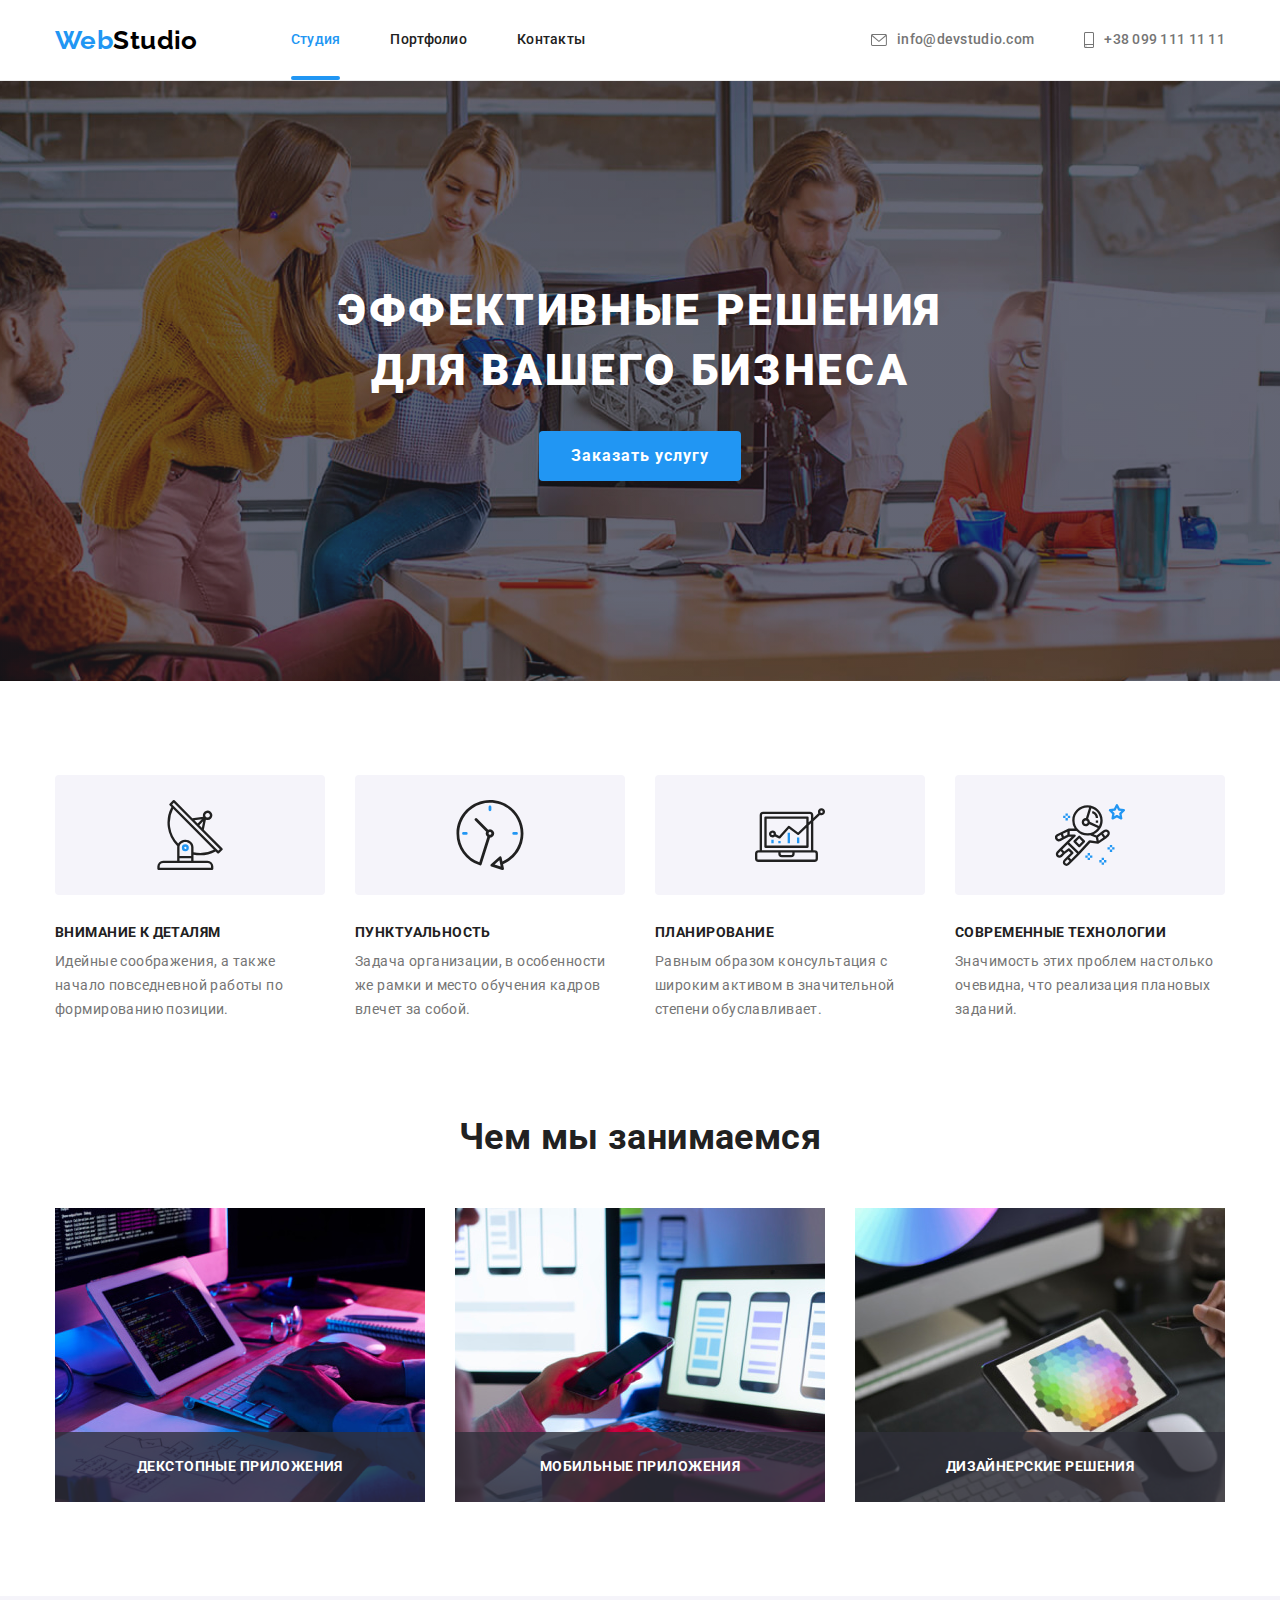
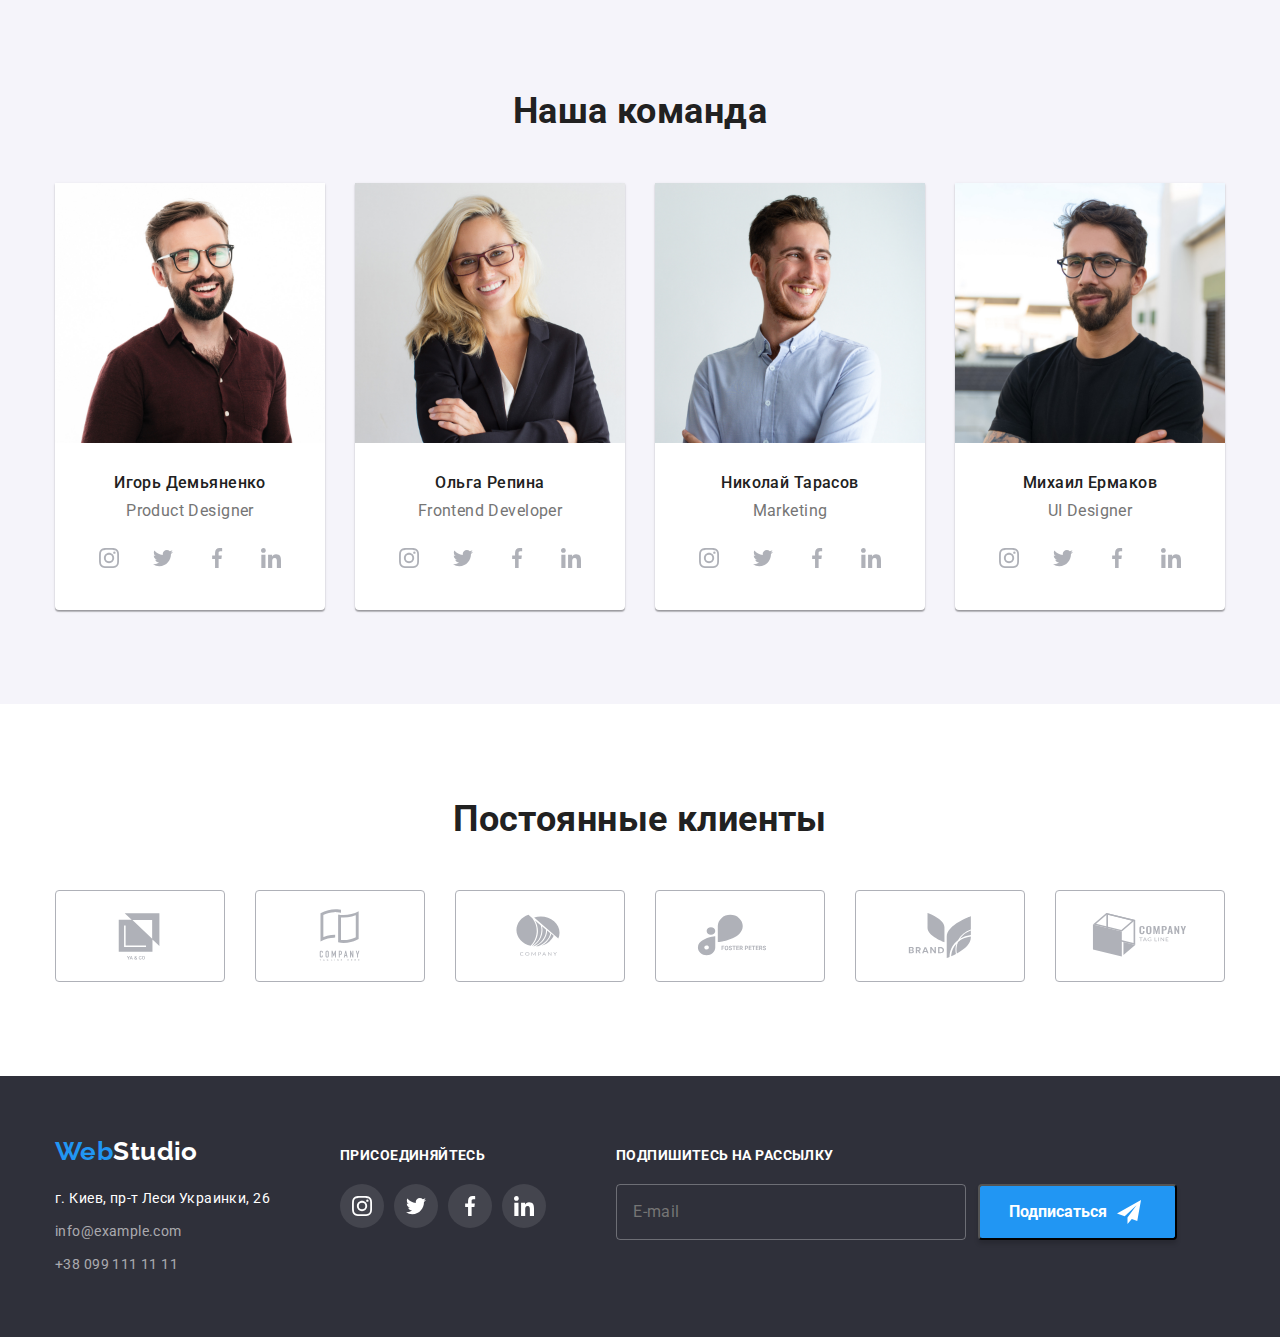
==== index.html @ b3f1d126 "Додав файли до 7 завдання" ====
<!DOCTYPE html>
<html lang="ru">
  <head>
    <meta charset="UTF-8" />
    <meta http-equiv="X-UA-Compatible" content="IE=edge" />
    <meta name="viewport" content="width=device-width, initial-scale=1.0" />
    <title>Главная</title>
    <link
      href="https://fonts.googleapis.com/css2?family=Raleway:wght@700&family=Roboto:wght@400;500;700;900&display=swap"
      rel="stylesheet"
    />
    <link
      rel="stylesheet"
      href="https://cdnjs.cloudflare.com/ajax/libs/modern-normalize/1.1.0/modern-normalize.min.css"
    />
    <link rel="stylesheet" href="./css/styles.css" />
  </head>
  <body>
    <!--Верхняя линия-->
    <header class="header">
      <div class="container">
        <nav class="nav">
          <a href="./index.html" class="logo"
            >Web<span class="logo-studio">Studio</span></a
          >
          <ul class="site-nav">
            <li class="nav-item">
              <a href="./index.html" class="link current">Студия</a>
            </li>
            <li class="nav-item">
              <a href="./portfolio.html" class="link">Портфолио</a>
            </li>
            <li class="nav-item"><a href="" class="link">Контакты</a></li>
          </ul>
        </nav>
        <ul class="adress-nav">
          <li class="adress-nav-list">
            <a href="mailto:info@devstudio.com" class="link"
              ><svg class="nav-icons" width="16" height="12">
                <use href="./images/icons.svg#envelope"></use></svg
              >info@devstudio.com</a
            >
          </li>
          <li class="adress-nav-list">
            <a href="tel:+380991111111" class="link"
              ><svg class="nav-icons" width="10" height="16">
                <use href="./images/icons.svg#smartphone"></use></svg
              >+38 099 111 11 11</a
            >
          </li>
        </ul>
      </div>
    </header>
    <!--Hero-->
    <main class="main">
      <section class="hero">
        <div class="container">
          <h1 class="hero-title">
            ЭФФЕКТИВНЫЕ РЕШЕНИЯ <br />
            ДЛЯ ВАШЕГО БИЗНЕСА
          </h1>
          <button class="hero-button" type="button" data-modal-open>
            Заказать услугу
          </button>
        </div>
      </section>
      <!--Особенности-->
      <section class="section">
        <div class="container">
          <h2 class="visually-hidden">Особенности</h2>
          <ul class="futuries">
            <li class="item">
              <div class="futuries-icon">
                <svg class="fut-icon" width="70" height="70">
                  <use href="./images/icons.svg#antenna-1"></use>
                </svg>
              </div>
              <h3 class="futuries-title">ВНИМАНИЕ К ДЕТАЛЯМ</h3>
              <p class="futuries-title-p">
                Идейные соображения, а также начало повседневной работы по
                формированию позиции.
              </p>
            </li>
            <li class="item">
              <div class="futuries-icon">
                <svg class="fut-icon" width="70" height="70">
                  <use href="./images/icons.svg#clock-1"></use>
                </svg>
              </div>
              <h3 class="futuries-title">ПУНКТУАЛЬНОСТЬ</h3>
              <p class="futuries-title-p">
                Задача организации, в особенности же рамки и место обучения
                кадров влечет за собой.
              </p>
            </li>
            <li class="item">
              <div class="futuries-icon">
                <svg class="fut-icon" width="70" height="70">
                  <use href="./images/icons.svg#diagram-1"></use>
                </svg>
              </div>
              <h3 class="futuries-title">ПЛАНИРОВАНИЕ</h3>
              <p class="futuries-title-p">
                Равным образом консультация с широким активом в значительной
                степени обуславливает.
              </p>
            </li>
            <li class="item">
              <div class="futuries-icon">
                <svg class="fut-icon" width="70" height="70">
                  <use href="./images/icons.svg#astronaut-1"></use>
                </svg>
              </div>
              <h3 class="futuries-title">СОВРЕМЕННЫЕ ТЕХНОЛОГИИ</h3>
              <p class="futuries-title-p">
                Значимость этих проблем настолько очевидна, что реализация
                плановых заданий.
              </p>
            </li>
          </ul>
        </div>
      </section>
      <!--Чем мы занимаемся-->
      <section class="section study">
        <div class="container">
          <h2 class="section-title">Чем мы занимаемся</h2>
          <ul class="study">
            <li class="study-item">
              <div class="thumb">
                <img
                  src="./images/box1.jpg"
                  height="294"
                  width="370"
                  alt="box1"
                />
                <h3 class="study-title">ДЕКСТОПНЫЕ ПРИЛОЖЕНИЯ</h3>
              </div>
            </li>
            <li class="study-item">
              <div class="thumb">
                <img
                  src="./images/box2.jpg"
                  height="294"
                  width="370"
                  alt="box2"
                />
                <h3 class="study-title">МОБИЛЬНЫЕ ПРИЛОЖЕНИЯ</h3>
              </div>
            </li>
            <li class="study-item">
              <div class="thumb">
                <img
                  src="./images/box3.jpg"
                  height="294"
                  width="370"
                  alt="box3"
                />
                <h3 class="study-title">ДИЗАЙНЕРСКИЕ РЕШЕНИЯ</h3>
              </div>
            </li>
          </ul>
        </div>
      </section>
      <!--Наша команда-->
      <section class="section team">
        <div class="container">
          <h2 class="section-title">Наша команда</h2>
          <ul class="team">
            <li class="team-list">
              <img
                src="./images/teamcard1.jpg"
                height="260"
                width="270"
                alt="teamcard1"
              />
              <div class="team-disc">
                <h3 class="team-title">Игорь Демьяненко</h3>
                <p lang="en" class="team-descrip">Product Designer</p>
                <ul class="team-icons">
                  <li class="btn-icon">
                    <a href="" class="button-social"
                      ><svg class="soc-icons" width="20" height="20">
                        <use href="./images/icons.svg#instagram"></use></svg
                    ></a>
                  </li>
                  <li class="btn-icon">
                    <a href="" class="button-social"
                      ><svg class="soc-icons" width="20" height="20">
                        <use href="./images/icons.svg#twitter"></use></svg
                    ></a>
                  </li>
                  <li class="btn-icon">
                    <a href="" class="button-social"
                      ><svg class="soc-icons" width="20" height="20">
                        <use href="./images/icons.svg#facebook"></use></svg
                    ></a>
                  </li>
                  <li class="btn-icon">
                    <a href="" class="button-social"
                      ><svg class="soc-icons" width="20" height="20">
                        <use href="./images/icons.svg#linkedin"></use></svg
                    ></a>
                  </li>
                </ul>
              </div>
            </li>
            <li class="team-list">
              <img
                src="./images/teamcard2.jpg"
                height="260"
                width="270"
                alt="teamcard2"
              />
              <div class="team-disc">
                <h3 class="team-title">Ольга Репина</h3>
                <p lang="en" class="team-descrip">Frontend Developer</p>
                <ul class="team-icons">
                  <li class="btn-icon">
                    <a href="" class="button-social"
                      ><svg class="soc-icons" width="20" height="20">
                        <use href="./images/icons.svg#instagram"></use></svg
                    ></a>
                  </li>
                  <li class="btn-icon">
                    <a href="" class="button-social"
                      ><svg class="soc-icons" width="20" height="20">
                        <use href="./images/icons.svg#twitter"></use></svg
                    ></a>
                  </li>
                  <li class="btn-icon">
                    <a href="" class="button-social"
                      ><svg class="soc-icons" width="20" height="20">
                        <use href="./images/icons.svg#facebook"></use></svg
                    ></a>
                  </li>
                  <li class="btn-icon">
                    <a href="" class="button-social"
                      ><svg class="soc-icons" width="20" height="20">
                        <use href="./images/icons.svg#linkedin"></use></svg
                    ></a>
                  </li>
                </ul>
              </div>
            </li>
            <li class="team-list">
              <img
                src="./images/teamcard3.jpg"
                height="260"
                width="270"
                alt="teamcard3"
              />
              <div class="team-disc">
                <h3 class="team-title">Николай Тарасов</h3>
                <p lang="en" class="team-descrip">Marketing</p>
                <ul class="team-icons">
                  <li class="btn-icon">
                    <a href="" class="button-social"
                      ><svg class="soc-icons" width="20" height="20">
                        <use href="./images/icons.svg#instagram"></use></svg
                    ></a>
                  </li>
                  <li class="btn-icon">
                    <a href="" class="button-social"
                      ><svg class="soc-icons" width="20" height="20">
                        <use href="./images/icons.svg#twitter"></use></svg
                    ></a>
                  </li>
                  <li class="btn-icon">
                    <a href="" class="button-social"
                      ><svg class="soc-icons" width="20" height="20">
                        <use href="./images/icons.svg#facebook"></use></svg
                    ></a>
                  </li>
                  <li class="btn-icon">
                    <a href="" class="button-social"
                      ><svg class="soc-icons" width="20" height="20">
                        <use href="./images/icons.svg#linkedin"></use></svg
                    ></a>
                  </li>
                </ul>
              </div>
            </li>
            <li class="team-list">
              <img
                src="./images/teamcard4.jpg"
                height="260"
                width="270"
                alt="teamcard4"
              />
              <div class="team-disc">
                <h3 class="team-title">Михаил Ермаков</h3>
                <p lang="en" class="team-descrip">UI Designer</p>
                <ul class="team-icons">
                  <li class="btn-icon">
                    <a href="" class="button-social"
                      ><svg class="soc-icons" width="20" height="20">
                        <use href="./images/icons.svg#instagram"></use></svg
                    ></a>
                  </li>
                  <li class="btn-icon">
                    <a href="" class="button-social"
                      ><svg class="soc-icons" width="20" height="20">
                        <use href="./images/icons.svg#twitter"></use></svg
                    ></a>
                  </li>
                  <li class="btn-icon">
                    <a href="" class="button-social"
                      ><svg class="soc-icons" width="20" height="20">
                        <use href="./images/icons.svg#facebook"></use></svg
                    ></a>
                  </li>
                  <li class="btn-icon">
                    <a href="" class="button-social"
                      ><svg class="soc-icons" width="20" height="20">
                        <use href="./images/icons.svg#linkedin"></use></svg
                    ></a>
                  </li>
                </ul>
              </div>
            </li>
          </ul>
        </div>
      </section>
      <section class="section">
        <div class="container">
          <h2 class="section-title">Постоянные клиенты</h2>
          <ul class="clients">
            <li class="clients-list">
              <a href="" class="clients-item"
                ><svg class="soc-icons" width="106" height="60">
                  <use href="./images/icons.svg#logo-1"></use></svg
              ></a>
            </li>
            <li class="clients-list">
              <a href="" class="clients-item"
                ><svg class="soc-icons" width="106" height="60">
                  <use href="./images/icons.svg#logo-2"></use></svg
              ></a>
            </li>
            <li class="clients-list">
              <a href="" class="clients-item"
                ><svg class="soc-icons" width="106" height="60">
                  <use href="./images/icons.svg#logo-3"></use></svg
              ></a>
            </li>
            <li class="clients-list">
              <a href="" class="clients-item"
                ><svg class="soc-icons" width="106" height="60">
                  <use href="./images/icons.svg#logo-4"></use></svg
              ></a>
            </li>
            <li class="clients-list">
              <a href="" class="clients-item"
                ><svg class="soc-icons" width="106" height="60">
                  <use href="./images/icons.svg#logo-5"></use></svg
              ></a>
            </li>
            <li class="clients-list">
              <a href="" class="clients-item"
                ><svg class="soc-icons" width="106" height="60">
                  <use href="./images/icons.svg#logo-6"></use></svg
              ></a>
            </li>
          </ul>
        </div>
      </section>
    </main>
    <!--Footer-->
    <footer class="footer">
      <div class="container">
        <div class="foot-adress">
          <a href="./index.html" class="logo"
            >Web<span class="logo-studio">Studio</span></a
          >
          <address class="footer-adress">
            г. Киев, пр-т Леси Украинки, 26
            <ul class="footer-info">
              <li class="footer-adress-item">
                <a href="mailto:info@example.com" class="link"
                  >info@example.com</a
                >
              </li>
              <li class="footer-adress-item">
                <a href="tel:+380991111111" class="link">+38 099 111 11 11</a>
              </li>
            </ul>
          </address>
        </div>
        <div class="foot-list">
          <h3 class="footer-title">ПРИСОЕДИНЯЙТЕСЬ</h3>
          <ul class="foot-icons">
            <li class="ftr-icon">
              <a href="" class="footer-social"
                ><svg class="soc-icons" width="20" height="20">
                  <use href="./images/icons.svg#instagram"></use></svg
              ></a>
            </li>
            <li class="ftr-icon">
              <a href="" class="footer-social"
                ><svg class="soc-icons" width="20" height="20">
                  <use href="./images/icons.svg#twitter"></use></svg
              ></a>
            </li>
            <li class="ftr-icon">
              <a href="" class="footer-social"
                ><svg class="soc-icons" width="20" height="20">
                  <use href="./images/icons.svg#facebook"></use></svg
              ></a>
            </li>
            <li class="ftr-icon">
              <a href="" class="footer-social"
                ><svg class="soc-icons" width="20" height="20">
                  <use href="./images/icons.svg#linkedin"></use></svg
              ></a>
            </li>
          </ul>
        </div>
        <form class="form">
          <div class="foot-list">
            <h3 class="footer-title">ПОДПИШИТЕСЬ НА РАССЫЛКУ</h3>
            <div class="mail-podpis">
              <input
                type="email"
                name="email"
                class="input-podpis"
                placeholder="E-mail"
              />
              <button type="submit" class="podpis">
                Подписаться<svg class="email-icons" width="24" height="24">
                  <use href="./images/icons.svg#email"></use>
                </svg>
              </button>
            </div>
          </div>
        </form>
      </div>
    </footer>
    <div class="backdrop is-hidden" data-modal>
      <div class="modal">
        <button class="close" data-modal-close>
          <svg class="modal-svg" width="30" height="30">
            <use href="./images/icons.svg#close"></use>
          </svg>
        </button>
        <form class="form">
          <h3 class="form-title">Оставьте свои данные, мы вам перезвоним</h3>
          <div class="form-field">
            <label class="form-label"
              >Имя <input type="text" name="name" class="form-input" /><svg
                class="form-icons"
                width="18"
                height="18"
              >
                <use href="./images/icons.svg#person-p"></use>
              </svg>
            </label>
          </div>
          <div class="form-field">
            <label class="form-label"
              >Телефон <input type="tel" name="phone" class="form-input" /><svg
                class="form-icons"
                width="18"
                height="18"
              >
                <use href="./images/icons.svg#phone-p"></use>
              </svg>
            </label>
          </div>
          <div class="form-field">
            <label class="form-label"
              >Почта <input type="email" name="email" class="form-input" /><svg
                class="form-icons"
                width="18"
                height="18"
              >
                <use href="./images/icons.svg#email-p"></use>
              </svg>
            </label>
          </div>
          <div class="form-field">
            <label class="form-label"
              >Комментарий
              <textarea name="textarea" placeholder="Введите текст"></textarea>
            </label>
          </div>
          <div class="form-field check">
            <label class="form-label">
              <input type="checkbox" name="checkbox" class="checkbox" /><svg
                class="form-icons check"
                width="16"
                height="15"
              >
                <use href="./images/icons.svg#check"></use></svg
              >Соглашаюсь с рассылкой и принимаю
              <a href="" class="dogovor">Условия договора</a></label
            >
          </div>
          <button type="submit" class="button-sub">Отправить</button>
        </form>
      </div>
    </div>
    <script src="./js/modal.js"></script>
  </body>
</html>
---- css/styles.css ----
/* Описание Студия */

:root {
  --main-text-color: #212121;
  --acent-color: #757575;
  --primary-white-color: #ffffff;
  --button-color: #2196f3;
  --background-color: #2f303a;
  --background-button: #f5f4fa;
  --background: #188ce8;
  --color-logo: #000000;

  --icons-color: #afb1b8;
  --icons-foot: rgba(255, 255, 255, 0.1);

  --padding-section: 94px;
  --basic-margin: 30px;

  --animation: 250ms cubic-bezier(0.4, 0, 0.2, 1);
}

body {
  position: relative;
  font-family: Roboto, sans-serif;
  font-style: 400;
  font-size: 14px;
  font-weight: 400;
  letter-spacing: 0.03em;
  background-color: var(--primary-white-color);
  color: var(--main-text-color);
  justify-content: center;
}

.container {
  width: 1200px;
  margin: 0 auto;
  padding: 0 15px;
}

h1,
h2,
h3,
h4,
p {
  margin: 0;
  padding: 0;
}

img {
  display: block;
  max-width: 100%;
}

ul {
  list-style: none;
  padding: 0;
  margin: 0;
}

.link {
  text-decoration: none;
}

/* Logo */

.logo {
  font-family: Raleway, sans-serif;
  font-style: 400;
  font-weight: 700;
  font-size: 26px;
  line-height: 1.19;
  text-decoration: none;
  color: var(--button-color);
  display: flex;
  align-items: center;
}

.logo-studio {
  color: var(--color-logo);
}

/* Header */

.header {
  border-bottom: 1px solid #ececec;
}

.header .container {
  display: flex;
  align-items: center;
}

.nav {
  display: flex;
  flex-wrap: wrap;
  align-content: center;
}

.site-nav {
  font-weight: 500;
  font-size: 14px;
  line-height: 1.14;
  letter-spacing: 0.02em;
  justify-content: center;
  align-items: center;
  display: flex;
  margin-left: 93px;
}

.site-nav .link {
  display: block;
  position: relative;
  color: var(--main-text-color);

  transition: color var(--animation);
}

.site-nav .link:hover,
.site-nav .link:focus {
  color: var(--button-color);
}

.site-nav .link.current {
  color: var(--button-color);
}

.site-nav .link.current::after {
  position: absolute;
  bottom: 0;
  left: 0;
  content: "";
  display: block;
  width: 100%;
  height: 4px;
  background-color: var(--button-color);
  border-radius: 2px;
}

.nav-item {
  margin-right: 50px;
}

.nav-item > .link {
  display: block;
  padding: 32px 0;
}

.nav-item:last-child {
  margin-right: 0;
}

.adress-nav {
  font-weight: 500;
  font-size: 14px;
  line-height: 1.14;
  letter-spacing: 0.02em;
  margin-left: auto;
  display: flex;
}

.adress-nav-list {
  margin-left: 50px;
}

.adress-nav-list:first-child {
  margin-left: 0;
}

.adress-nav .link {
  display: flex;
  align-items: center;
  color: var(--acent-color);

  transition: color var(--animation);
}

.adress-nav .link:hover,
.adress-nav .link:focus {
  color: var(--button-color);
}

.nav-icons {
  margin-right: 10px;
  fill: currentColor;
}

/* Hero */

.hero {
  background-color: var(--background-color);
}

.hero {
  max-width: 1600px;
  margin-left: auto;
  margin-right: auto;
  background-image: linear-gradient(
      to right,
      rgba(47, 48, 58, 0.4),
      rgba(47, 48, 58, 0.4)
    ),
    url("..//images/hero-bg.jpg");
  background-repeat: no-repeat;
  background-position: center;
  background-size: cover;
  padding-top: 200px;
  padding-bottom: 200px;
}

.hero-title {
  font-weight: 900;
  font-size: 44px;
  line-height: 1.36;
  text-align: center;
  letter-spacing: 0.06em;
  text-transform: uppercase;
  color: var(--primary-white-color);
  margin-bottom: var(--basic-margin);
}

.hero-button {
  cursor: pointer;
  font-weight: 700;
  font-size: 16px;
  line-height: 1.87;
  text-align: center;
  letter-spacing: 0.06em;
  /* box-shadow: 0px 4px 4px rgba(0, 0, 0, 0.15); */
  border: 0;
  border-radius: 4px;
  color: var(--primary-white-color);
  background-color: var(--button-color);
  display: block;
  padding: 10px 32px;
  margin-left: auto;
  margin-right: auto;

  transition: color var(--animation), background-color var(--animation);
}

.hero-button:hover,
.hero-button:focus {
  color: var(--primary-white-color);
  background-color: var(--background);
}

/* Секции и абзацы*/
.section {
  padding: var(--padding-section) 0;
}

.section-title {
  color: var(--main-text-color);
  font-weight: 700;
  font-size: 36px;
  line-height: 1.17;
  text-align: center;
  margin-bottom: 50px;
}

/* Особенности */

.visually-hidden {
  position: absolute;
  width: 1px;
  height: 1px;
  margin: -1px;
  border: 0;
  padding: 0;
  white-space: nowrap;
  clip-path: inset(100%);
  clip: rect(0 0 0 0);
  overflow: hidden;
}

.futuries {
  display: flex;
}

.futuries.section {
  padding-bottom: 0;
}

.futuries > .item {
  flex-basis: calc(100% / 4);
  margin-left: var(--basic-margin);
}

.futuries-icon {
  display: flex;
  justify-content: center;
  align-items: center;
  background-color: var(--background-button);
  width: 270px;
  height: 120px;
  border-radius: 4px;
  margin-bottom: 30px;
}

.item:first-child {
  margin-left: 0;
}

.futuries-title {
  font-weight: 700;
  font-size: 14px;
  line-height: 1.14;
  text-transform: uppercase;
  margin-bottom: 10px;
}

.futuries-title-p {
  font-size: 14px;
  line-height: 1.71;
  color: var(--acent-color);
}

/* Чем мы занимаемся*/

.study {
  display: flex;
  flex-wrap: wrap;
}

.study-item {
  margin-right: var(--basic-margin);
}

.study-item:last-child {
  margin-right: 0;
}

.section.study {
  padding-top: 0;
}

.thumb {
  position: relative;
}

.study-title {
  position: absolute;
  bottom: 0;
  display: flex;
  justify-content: center;
  color: var(--primary-white-color);
  background-color: rgba(47, 48, 58, 0.8);
  width: 100%;
  padding: 27px 0px;

  font-weight: 700;
  font-size: 14px;
  line-height: 1.14;
}

/* Team section */

.team {
  display: flex;
  flex-wrap: wrap;
  flex-basis: calc(100% / 4 - 90px);
}

.section.team {
  background-color: var(--background-button);

  margin-left: auto;
  margin-right: auto;
  justify-content: center;
}

.team-list {
  text-align: center;
  width: 270px;
  background-color: var(--primary-white-color);
  box-shadow: 0px 1px 3px rgba(0, 0, 0, 0.12), 0px 1px 1px rgba(0, 0, 0, 0.14),
    0px 2px 1px rgba(0, 0, 0, 0.2);
  border-radius: 0px 0px 4px 4px;
  margin-left: var(--basic-margin);
}
.team-list:first-child {
  margin-left: 0;
}
.team-disc {
  padding: var(--basic-margin) 0;
}

.team-list .team-title {
  font-weight: 500;
  font-size: 16px;
  line-height: 1.19;
  justify-content: center;
  margin-bottom: 10px;
}

.team-descrip {
  font-size: 16px;
  line-height: 1.14;
  color: var(--acent-color);
  justify-content: center;
}

.team-icons {
  display: flex;
  justify-content: center;
  list-style: none;
  cursor: pointer;
  margin-top: 16px;
}

.btn-icon:not(:last-child) {
  margin-right: 10px;
}

.button-social {
  display: flex;
  justify-content: center;
  align-items: center;
  width: 44px;
  height: 44px;
  border-radius: 50%;
  padding: 0;
  color: var(--icons-color);

  transition: color var(--animation), background-color var(--animation);
}

.button-social:hover,
.button-social:focus {
  color: var(--primary-white-color);
  background-color: var(--button-color);
}

.soc-icons {
  fill: currentColor;
}

/* Section clients */

.clients {
  display: flex;
}

.clients-list {
  width: 170px;
  height: 92px;
}

.clients-list:not(:last-child) {
  margin-right: 30px;
}

.clients-item {
  display: flex;
  justify-content: center;
  align-items: center;
  width: 100%;
  height: 100%;
  border: 1px solid var(--icons-color);
  border-radius: 4px;
  color: var(--icons-color);

  transition: color var(--animation), border var(--animation);
}

.clients-item:hover,
.clients-item:focus {
  color: var(--button-color);
  border: 1px solid var(--button-color);
}

/* Footer */

.footer {
  background-color: var(--background-color);
  padding: 60px 0;
}

.footer-adress {
  line-height: 1.71;
  font-style: normal;
  color: var(--primary-white-color);
  background-color: var(--background-color);
  margin-top: 20px;
  align-items: baseline;
}

.footer-info {
  margin-top: 9px;
}

.footer-adress-item:last-child {
  margin-top: 9px;
}

.footer-adress .link {
  color: rgba(255, 255, 255, 0.6);

  transition: color var(--animation);
}

.footer .logo-studio {
  color: var(--primary-white-color);
}

.link:hover,
.link:focus {
  color: var(--button-color);
}

.footer-title {
  font-family: Roboto;
  font-style: normal;
  font-weight: 700;
  font-size: 14px;
  line-height: 1.14;
  text-transform: uppercase;
  color: var(--primary-white-color);
}

.footer .container {
  display: flex;
  align-items: baseline;
}

.foot-list {
  margin-left: 70px;
}

.foot-icons {
  display: flex;
  list-style: none;
  margin-top: 20px;
  justify-content: center;
  align-items: center;
  cursor: pointer;
}

.ftr-icon:not(:last-child) {
  margin-right: 10px;
}

.footer-social {
  display: flex;
  justify-content: center;
  align-items: center;
  width: 44px;
  height: 44px;
  border-radius: 50%;
  padding: 0;
  color: var(--primary-white-color);
  background-color: var(--icons-foot);

  transition: color var(--animation), background-color var(--animation);
}

.footer-social:hover,
.footer-social:focus {
  color: var(--primary-white-color);
  background-color: var(--button-color);
}

/* Оформление рассылки */

.mail-podpis {
  display: flex;
  margin-top: 20px;

  background-color: transparent;
}

.input-podpis {
  width: 350px;
  padding: 15px 16px;
  font-style: normal;
  font-weight: 400;
  font-size: 16px;
  line-height: 20px;
  letter-spacing: 0.03em;

  color: rgba(255, 255, 255, 0.6);

  border: 1px solid rgba(255, 255, 255, 0.3);
  box-sizing: border-box;
  /* filter: drop-shadow(0px 4px 4px rgba(0, 0, 0, 0.15)); */
  border-radius: 4px;
  background-color: transparent;
}
.modal-svg {
  fill: currentColor;
}

.podpis {
  display: flex;
  align-items: center;
  text-align: center;
  color: #ffffff;
  margin-left: 12px;
  background-color: var(--button-color);
  box-shadow: 0px 4px 4px rgba(0, 0, 0, 0.15);
  border-radius: 4px;

  font-style: normal;
  font-weight: 700;
  font-size: 16px;
  line-height: 1.87;
  padding-left: 29px;
}

.email-icons {
  margin: 13px 28px 13px 10px;
  fill: currentColor;
}

/* Модальное окно */
.backdrop {
  position: fixed;
  top: 0;
  left: 0;

  width: 100vw;
  height: 100vh;
  background-color: rgba(0, 0, 0, 0.2);

  opacity: 1;
  visibility: visible;
  pointer-events: initial;

  transition: opacity var(--animation), visibility var(--animation);
}

.backdrop.is-hidden {
  opacity: 0;
  pointer-events: none;
  visibility: hidden;
}

.modal {
  position: absolute;
  top: 50%;
  left: 50%;
  transform: translate(-50%, -50%);

  width: 528px;
  height: 581px;

  padding: 40px;

  background-color: #ffffff;
  box-shadow: 0px 1px 3px rgba(0, 0, 0, 0.12), 0px 1px 1px rgba(0, 0, 0, 0.14),
    0px 2px 1px rgba(0, 0, 0, 0.2);
  border-radius: 4px;
  opacity: 1;
}

.close {
  position: absolute;
  top: 8px;
  right: 8px;
  height: 33px;
  padding: 0;
  margin: 0;
  border-radius: 50%;
  background-color: #ffffff;
  border: 1px solid rgba(0, 0, 0, 0.1);

  transition: color var(--animation);
}

.close:focus-within,
.close:hover {
  color: var(--button-color);
}

/* Оформление модального окна (форма) */

.form-title {
  font-style: normal;
  font-weight: 700;
  font-size: 20px;
  line-height: 1.15;

  color: #212121;
}

.form-label {
  display: block;
}

.form-field {
  position: relative;
  width: 100%;
  margin-top: 10px;
}

.form-input {
  margin-top: 4px;
  border: 1px solid rgba(33, 33, 33, 0.2);

  border-radius: 4px;
  width: 100%;
  padding: 12px 0px 12px 42px;
  outline: transparent;

  transition: border var(--animation);
}

.form-input:focus-within {
  border: 1px solid #2196f3;
}

.form-input:focus-within + .form-icons {
  color: var(--button-color);
}

.form-icons {
  position: absolute;
  top: 50%;
  left: 12px;
  fill: currentColor;

  /* transform: translateY(-50%); */
}
textarea {
  width: 100%;
  height: 120px;
  resize: none;
  margin-top: 4px;
  border: 1px solid rgba(33, 33, 33, 0.2);

  border-radius: 4px;
  padding: 12px 16px;
  outline: transparent;

  transition: border var(--animation);
}

textarea:focus-within {
  border: 1px solid #2196f3;
}

.checkbox {
  position: absolute;
  -webkit-appearance: none;
  -moz-appearance: none;
  appearance: none;
}

.form-field.check {
  padding: 12px 0px 12px 36px;
}

.form-field.check .form-icons {
  border-radius: 2px;
  border: 1px solid black;
}

.form-icons.check {
  position: absolute;
  top: 50%;
  left: 12px;
  fill: currentColor;

  transform: translateY(-50%);
}

.checkbox:checked + .form-icons {
  background-color: #2196f3;
  border: transparent;
}

.button-sub {
  display: flex;
  margin-left: auto;
  margin-right: auto;
  padding: 10px 55px;
  background: #2196f3;
  box-shadow: 0px 4px 4px rgba(0, 0, 0, 0.15);
  border-radius: 4px;
  font-weight: 700;
  font-size: 16px;
  line-height: 1.87;

  color: var(--primary-white-color);

  transition: color var(--animation), background-color var(--animation);
}
/* Описание для Портфолио */

/* Section project */

.project {
  font-weight: 500;
  font-size: 16px;
  line-height: 1.62;
  margin: 0 auto;
  display: flex;
  justify-content: center;
  margin-bottom: 50px;
}

.btn:not(:last-child) {
  margin-right: 8px;
}

.button {
  font-family: Roboto;
  font-style: 400;
  font-weight: 500;
  font-size: 16px;
  line-height: 1.63;
  text-align: center;
  letter-spacing: 0.03em;
  background-color: var(--background-button);
  border-radius: 4px;
  border: var(--background-button);
  padding: 6px 22px;
  cursor: pointer;
}

.project .button {
  transition: color var(--animation), background-color var(--animation),
    box-shadow var(--animation);
}
.project .button:active {
  color: var(--primary-white-color);
  background-color: var(--button-color);
}

.project .button:hover,
.project .button:focus {
  color: var(--primary-white-color);
  background-color: var(--button-color);
  box-shadow: 0px 3px 1px rgba(0, 0, 0, 0.1), 0px 1px 2px rgba(0, 0, 0, 0.08),
    0px 2px 2px rgba(0, 0, 0, 0.12);
}

.project-link {
  display: block;
  color: var(--main-text-color);
  text-decoration: none;

  transition: box-shadow var(--animation);
}

.project-link:hover,
.project-link:focus {
  box-shadow: 0px 1px 1px rgba(0, 0, 0, 0.12), 0px 4px 4px rgba(0, 0, 0, 0.06),
    1px 4px 6px rgba(0, 0, 0, 0.16);
}

.section-project {
  display: flex;
  flex-wrap: wrap;
  margin-left: calc(-1 * var(--basic-margin));
  margin-top: calc(-1 * var(--basic-margin));
}

.project-title {
  font-weight: 700;
  font-size: 18px;
  line-height: 2;
  letter-spacing: 0.06em;
  margin-bottom: 4px;
}

.card-info {
  padding: 20px 24px;
  border-left: 1px solid #eeeeee;
  border-right: 1px solid #eeeeee;
  border-bottom: 1px solid #eeeeee;
}

.project-descrip {
  font-size: 16px;
  line-height: 1.87;
  color: var(--acent-color);
}

.project-item {
  flex-basis: calc(100% / 3 - var(--basic-margin));
  margin-left: var(--basic-margin);
  margin-top: var(--basic-margin);
}

.project-thumb {
  position: relative;
  overflow: hidden;
}

.project-overlay {
  position: absolute;
  width: 100%;
  height: 100%;
  background-color: var(--button-color);

  transform: translateY(0);
  transition: transform var(--animation);
}

.card:hover .project-overlay {
  transform: translateY(-100%);
}

.overlay-info {
  color: var(--primary-white-color);
  font-size: 18px;
  font-weight: 400;
  line-height: 1.55;
  letter-spacing: 0.03em;
  padding: 63px 24px;
}
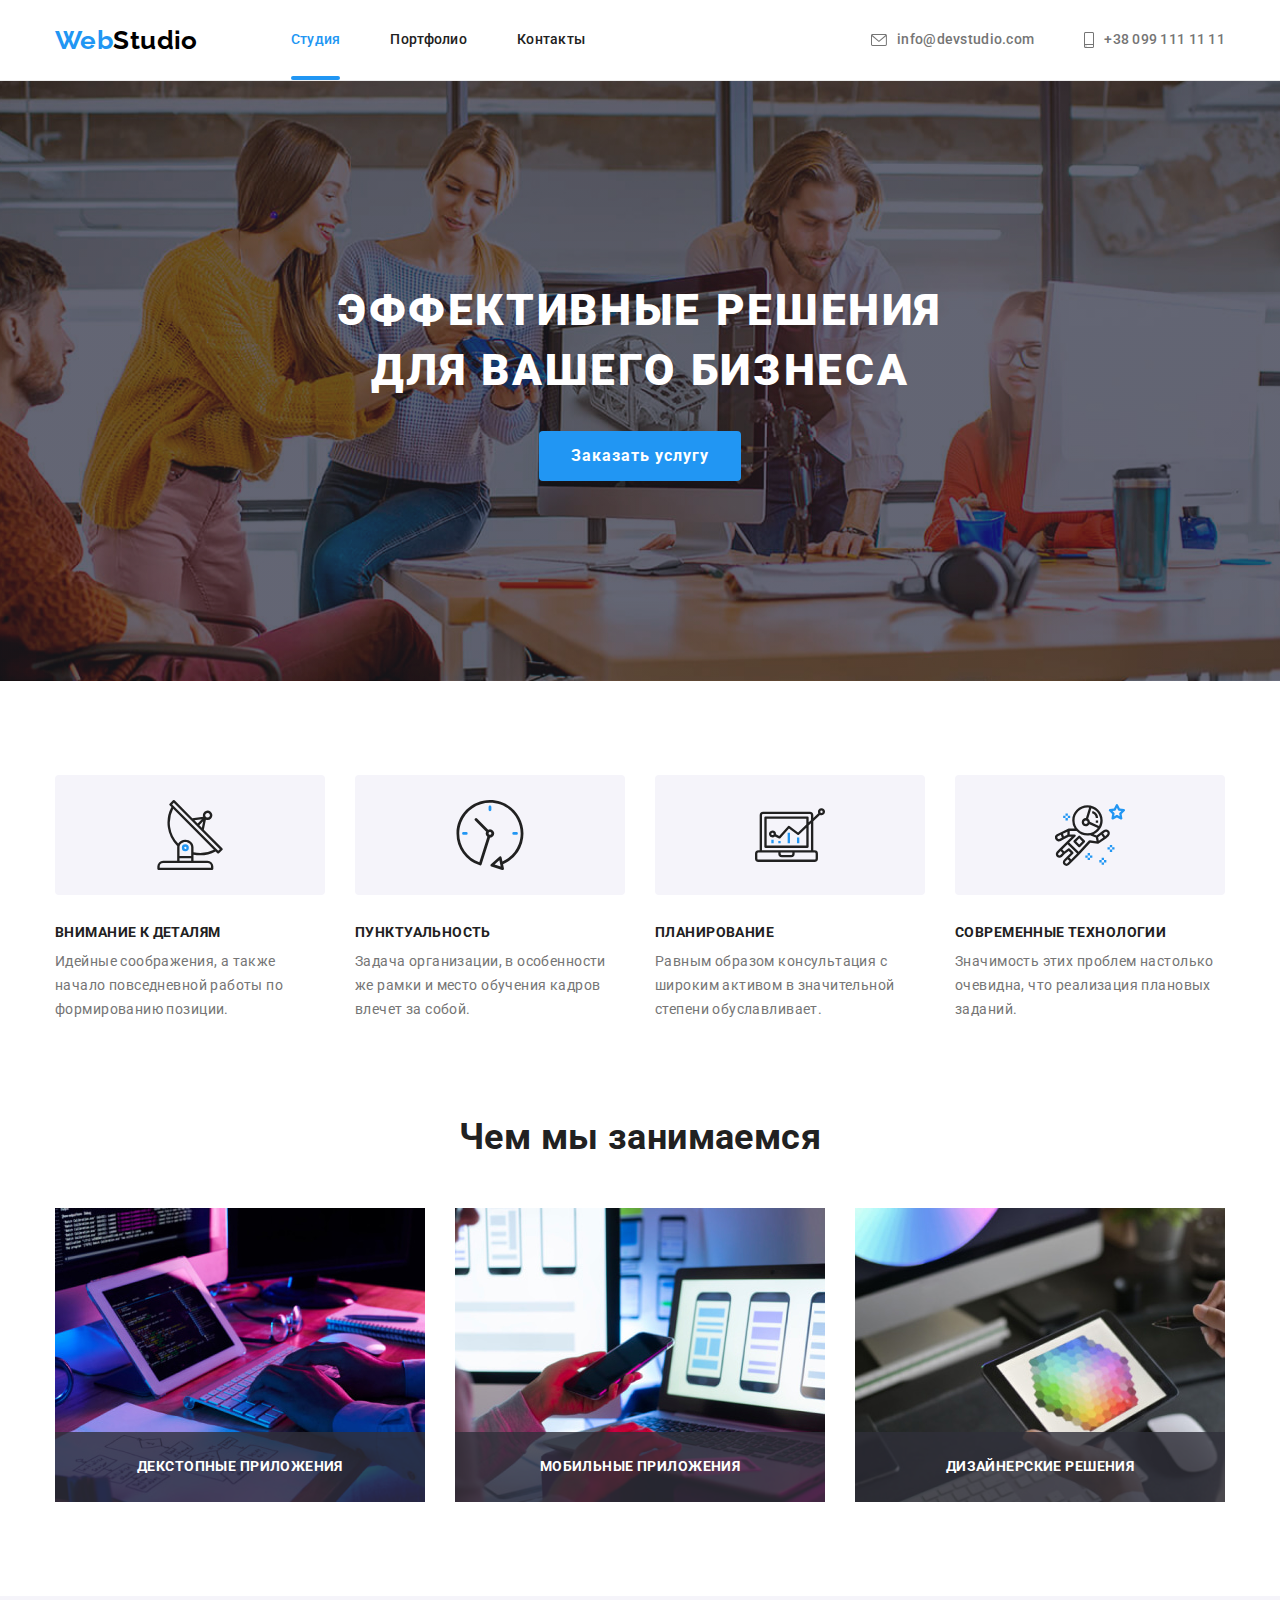
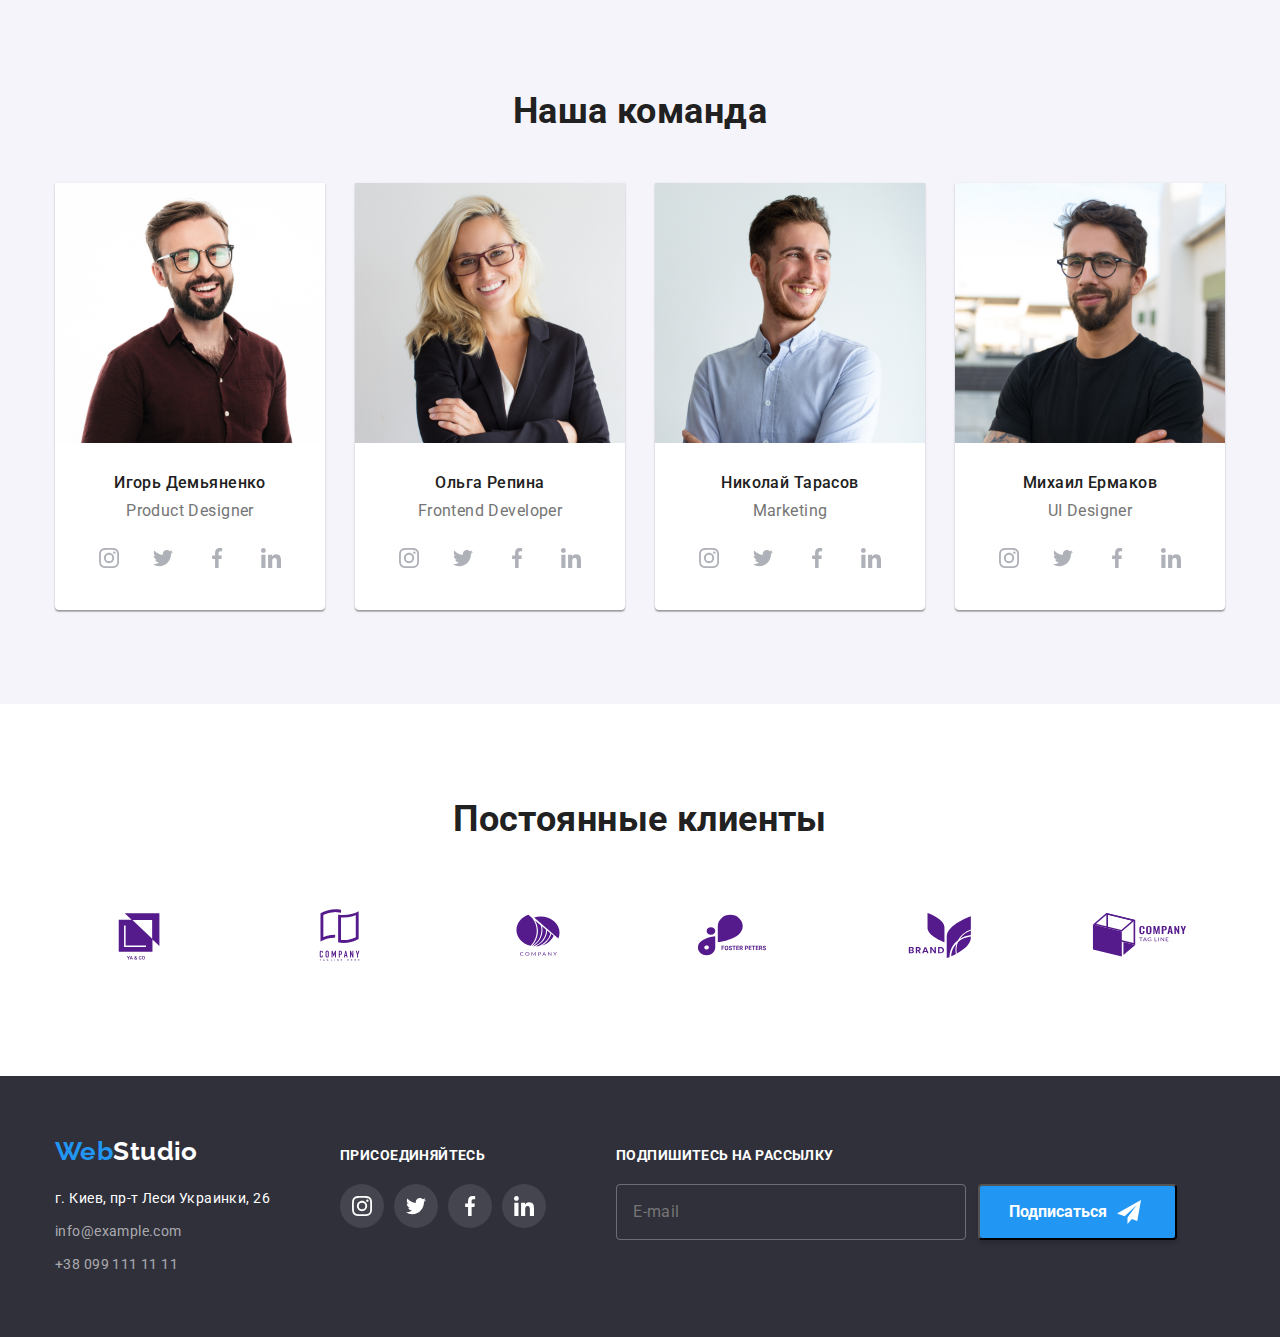
==== commit 420a11ff: "Виправив змінні" ====
--- a/index.html
+++ b/index.html
@@ -13,7 +13,7 @@
       rel="stylesheet"
       href="https://cdnjs.cloudflare.com/ajax/libs/modern-normalize/1.1.0/modern-normalize.min.css"
     />
-    <link rel="stylesheet" href="./css/styles.css" />
+    <link rel="stylesheet" href="./css/main.min.css" />
   </head>
   <body>
     <!--Верхняя линия-->
--- a/css/main.min.css
+++ b/css/main.min.css
@@ -0,0 +1,2 @@
+body{position:relative;font-family:Roboto, sans-serif;font-style:400;font-size:14px;font-weight:400;letter-spacing:0.03em;background-color:#fff;color:#212121;-webkit-box-pack:center;-ms-flex-pack:center;justify-content:center}h1,h2,h3,h4,p{margin:0;padding:0}img{display:block;max-width:100%}ul{list-style:none;padding:0;margin:0}.link{text-decoration:none}.link:hover,.link:focus{color:#2196f3}.container{width:1200px;margin:0 auto;padding:0 15px}.visually-hidden{position:absolute;width:1px;height:1px;margin:-1px;border:0;padding:0;white-space:nowrap;-webkit-clip-path:inset(100%);clip-path:inset(100%);clip:rect(0 0 0 0);overflow:hidden}.logo{font-family:Raleway, sans-serif;font-style:400;font-weight:700;font-size:26px;line-height:1.19;text-decoration:none;color:#2196f3;display:-webkit-box;display:-ms-flexbox;display:flex;-webkit-box-align:center;-ms-flex-align:center;align-items:center}.logo-studio{color:#000}.header{border-bottom:1px solid #ececec}.header .container{display:-webkit-box;display:-ms-flexbox;display:flex;-webkit-box-align:center;-ms-flex-align:center;align-items:center}.nav{display:-webkit-box;display:-ms-flexbox;display:flex;-ms-flex-wrap:wrap;flex-wrap:wrap;-ms-flex-line-pack:center;align-content:center}.site-nav{font-weight:500;font-size:14px;line-height:1.14;letter-spacing:0.02em;-webkit-box-pack:center;-ms-flex-pack:center;justify-content:center;-webkit-box-align:center;-ms-flex-align:center;align-items:center;display:-webkit-box;display:-ms-flexbox;display:flex;margin-left:93px}.site-nav .link{display:block;position:relative;color:#212121;-webkit-transition:color 250ms cubic-bezier(0.4, 0, 0.2, 1);transition:color 250ms cubic-bezier(0.4, 0, 0.2, 1)}.site-nav .link:hover,.site-nav .link:focus{color:#2196f3}.site-nav .link.current{color:#2196f3}.site-nav .link.current::after{position:absolute;bottom:0;left:0;content:"";display:block;width:100%;height:4px;background-color:#2196f3;border-radius:2px}.nav-item{margin-right:50px}.nav-item>.link{display:block;padding:32px 0}.nav-item:last-child{margin-right:0}.adress-nav{font-weight:500;font-size:14px;line-height:1.14;letter-spacing:0.02em;margin-left:auto;display:-webkit-box;display:-ms-flexbox;display:flex}.adress-nav .link{display:-webkit-box;display:-ms-flexbox;display:flex;-webkit-box-align:center;-ms-flex-align:center;align-items:center;color:#757575;-webkit-transition:color 250ms cubic-bezier(0.4, 0, 0.2, 1);transition:color 250ms cubic-bezier(0.4, 0, 0.2, 1)}.adress-nav .link:hover,.adress-nav .link:focus{color:#2196f3}.adress-nav-list{margin-left:50px}.adress-nav-list:first-child{margin-left:0}.nav-icons{margin-right:10px;fill:currentColor}.hero{background-color:#2f303a;max-width:1600px;margin-left:auto;margin-right:auto;background-image:-webkit-gradient(linear, left top, right top, from(rgba(47,48,58,0.4)), to(rgba(47,48,58,0.4))),url("..//images/hero-bg.jpg");background-image:linear-gradient(to right, rgba(47,48,58,0.4), rgba(47,48,58,0.4)),url("..//images/hero-bg.jpg");background-repeat:no-repeat;background-position:center;background-size:cover;padding-top:200px;padding-bottom:200px}.hero-title{font-weight:900;font-size:44px;line-height:1.36;text-align:center;letter-spacing:0.06em;text-transform:uppercase;color:#fff;margin-bottom:30px}.hero-button{cursor:pointer;font-weight:700;font-size:16px;line-height:1.87;text-align:center;letter-spacing:0.06em;border:0;border-radius:4px;color:#fff;background-color:#2196f3;display:block;padding:10px 32px;margin-left:auto;margin-right:auto;-webkit-transition:color 250ms cubic-bezier(0.4, 0, 0.2, 1),background-color 250ms cubic-bezier(0.4, 0, 0.2, 1);transition:color 250ms cubic-bezier(0.4, 0, 0.2, 1),background-color 250ms cubic-bezier(0.4, 0, 0.2, 1)}.hero-button:hover,.hero-button:focus{color:#fff;background-color:#188ce8}.btn-icon:not(:last-child){margin-right:10px}.button-social{display:-webkit-box;display:-ms-flexbox;display:flex;-webkit-box-pack:center;-ms-flex-pack:center;justify-content:center;-webkit-box-align:center;-ms-flex-align:center;align-items:center;width:44px;height:44px;border-radius:50%;padding:0;color:#afb1b8;-webkit-transition:color 250ms cubic-bezier(0.4, 0, 0.2, 1),background-color 250ms cubic-bezier(0.4, 0, 0.2, 1);transition:color 250ms cubic-bezier(0.4, 0, 0.2, 1),background-color 250ms cubic-bezier(0.4, 0, 0.2, 1)}.button-social:hover,.button-social:focus{color:#fff;background-color:#2196f3}.button-sub{display:-webkit-box;display:-ms-flexbox;display:flex;margin-left:auto;margin-right:auto;padding:10px 55px;background:#2196f3;-webkit-box-shadow:0px 4px 4px rgba(0,0,0,0.15);box-shadow:0px 4px 4px rgba(0,0,0,0.15);border-radius:4px;font-weight:700;font-size:16px;line-height:1.87;color:#fff;-webkit-transition:color 250ms cubic-bezier(0.4, 0, 0.2, 1),background-color 250ms cubic-bezier(0.4, 0, 0.2, 1);transition:color 250ms cubic-bezier(0.4, 0, 0.2, 1),background-color 250ms cubic-bezier(0.4, 0, 0.2, 1)}.button{font-family:Roboto;font-style:400;font-weight:500;font-size:16px;line-height:1.63;text-align:center;letter-spacing:0.03em;background-color:#f5f4fa;border-radius:4px;border:#f5f4fa;padding:6px 22px;cursor:pointer}.section{padding:94px 0}.section-title{color:#212121;font-weight:700;font-size:36px;line-height:1.17;text-align:center;margin-bottom:50px}.futuries{display:-webkit-box;display:-ms-flexbox;display:flex}.futuries.section{padding-bottom:0}.futuries>.item{-ms-flex-preferred-size:calc(100% / 4);flex-basis:calc(100% / 4);margin-left:30px}.futuries-icon{display:-webkit-box;display:-ms-flexbox;display:flex;-webkit-box-pack:center;-ms-flex-pack:center;justify-content:center;-webkit-box-align:center;-ms-flex-align:center;align-items:center;background-color:#f5f4fa;width:270px;height:120px;border-radius:4px;margin-bottom:30px}.item:first-child{margin-left:0}.futuries-title{font-weight:700;font-size:14px;line-height:1.14;text-transform:uppercase;margin-bottom:10px}.futuries-title-p{font-size:14px;line-height:1.71;color:#757575}.study{display:-webkit-box;display:-ms-flexbox;display:flex;-ms-flex-wrap:wrap;flex-wrap:wrap}.study-item{margin-right:30px}.study-item:last-child{margin-right:0}.section.study{padding-top:0}.thumb{position:relative}.study-title{position:absolute;bottom:0;display:-webkit-box;display:-ms-flexbox;display:flex;-webkit-box-pack:center;-ms-flex-pack:center;justify-content:center;color:#fff;background-color:rgba(47,48,58,0.8);width:100%;padding:27px 0px;font-weight:700;font-size:14px;line-height:1.14}.team{display:-webkit-box;display:-ms-flexbox;display:flex;-ms-flex-wrap:wrap;flex-wrap:wrap;-ms-flex-preferred-size:calc(100% / 4 - 90px);flex-basis:calc(100% / 4 - 90px)}.section.team{background-color:#f5f4fa;margin-left:auto;margin-right:auto;-webkit-box-pack:center;-ms-flex-pack:center;justify-content:center}.team-list{text-align:center;width:270px;background-color:#fff;-webkit-box-shadow:0px 1px 3px rgba(0,0,0,0.12),0px 1px 1px rgba(0,0,0,0.14),0px 2px 1px rgba(0,0,0,0.2);box-shadow:0px 1px 3px rgba(0,0,0,0.12),0px 1px 1px rgba(0,0,0,0.14),0px 2px 1px rgba(0,0,0,0.2);border-radius:0px 0px 4px 4px;margin-left:30px}.team-list .team-title{font-weight:500;font-size:16px;line-height:1.19;-webkit-box-pack:center;-ms-flex-pack:center;justify-content:center;margin-bottom:10px}.team-list:first-child{margin-left:0}.team-disc{padding:30px 0}.team-descrip{font-size:16px;line-height:1.14;color:#757575;-webkit-box-pack:center;-ms-flex-pack:center;justify-content:center}.team-icons{display:-webkit-box;display:-ms-flexbox;display:flex;-webkit-box-pack:center;-ms-flex-pack:center;justify-content:center;list-style:none;cursor:pointer;margin-top:16px}.soc-icons{fill:currentColor}.clients{display:-webkit-box;display:-ms-flexbox;display:flex}.clients-list{width:170px;height:92px}.clients-list:not(:last-child){margin-right:30px}.clients-item{display:-webkit-box;display:-ms-flexbox;display:flex;-webkit-box-pack:center;-ms-flex-pack:center;justify-content:center;-webkit-box-align:center;-ms-flex-align:center;align-items:center;width:100%;height:100%;border:1px solid var(#afb1b8);border-radius:4px;color:var(#afb1b8);-webkit-transition:color var(250ms cubic-bezier(0.4, 0, 0.2, 1)),border var(250ms cubic-bezier(0.4, 0, 0.2, 1));transition:color var(250ms cubic-bezier(0.4, 0, 0.2, 1)),border var(250ms cubic-bezier(0.4, 0, 0.2, 1))}.clients-item:hover,.clients-item:focus{color:var(#2196f3);border:1px solid var(#2196f3)}.footer{background-color:#2f303a;padding:60px 0}.footer .container{display:-webkit-box;display:-ms-flexbox;display:flex;-webkit-box-align:baseline;-ms-flex-align:baseline;align-items:baseline}.footer .logo-studio{color:#fff}.footer-adress{line-height:1.71;font-style:normal;color:#fff;background-color:#2f303a;margin-top:20px;-webkit-box-align:baseline;-ms-flex-align:baseline;align-items:baseline}.footer-adress-item:last-child{margin-top:9px}.footer-adress .link{color:rgba(255,255,255,0.6);-webkit-transition:color 250ms cubic-bezier(0.4, 0, 0.2, 1);transition:color 250ms cubic-bezier(0.4, 0, 0.2, 1)}.footer-info{margin-top:9px}.footer-title{font-family:Roboto;font-style:normal;font-weight:700;font-size:14px;line-height:1.14;text-transform:uppercase;color:#fff}.foot-list{margin-left:70px}.foot-icons{display:-webkit-box;display:-ms-flexbox;display:flex;list-style:none;margin-top:20px;-webkit-box-pack:center;-ms-flex-pack:center;justify-content:center;-webkit-box-align:center;-ms-flex-align:center;align-items:center;cursor:pointer}.ftr-icon:not(:last-child){margin-right:10px}.footer-social{display:-webkit-box;display:-ms-flexbox;display:flex;-webkit-box-pack:center;-ms-flex-pack:center;justify-content:center;-webkit-box-align:center;-ms-flex-align:center;align-items:center;width:44px;height:44px;border-radius:50%;padding:0;color:#fff;background-color:rgba(255,255,255,0.1);-webkit-transition:color 250ms cubic-bezier(0.4, 0, 0.2, 1),background-color 250ms cubic-bezier(0.4, 0, 0.2, 1);transition:color 250ms cubic-bezier(0.4, 0, 0.2, 1),background-color 250ms cubic-bezier(0.4, 0, 0.2, 1)}.footer-social:hover,.footer-social:focus{color:#fff;background-color:#2196f3}.mail-podpis{display:-webkit-box;display:-ms-flexbox;display:flex;margin-top:20px;background-color:transparent}.input-podpis{width:350px;padding:15px 16px;font-style:normal;font-weight:400;font-size:16px;line-height:20px;letter-spacing:0.03em;color:rgba(255,255,255,0.6);border:1px solid rgba(255,255,255,0.3);-webkit-box-sizing:border-box;box-sizing:border-box;border-radius:4px;background-color:transparent}.modal-svg{fill:currentColor}.podpis{display:-webkit-box;display:-ms-flexbox;display:flex;-webkit-box-align:center;-ms-flex-align:center;align-items:center;text-align:center;color:#ffffff;margin-left:12px;background-color:#2196f3;-webkit-box-shadow:0px 4px 4px rgba(0,0,0,0.15);box-shadow:0px 4px 4px rgba(0,0,0,0.15);border-radius:4px;font-style:normal;font-weight:700;font-size:16px;line-height:1.87;padding-left:29px}.email-icons{margin:13px 28px 13px 10px;fill:currentColor}.backdrop{position:fixed;top:0;left:0;width:100vw;height:100vh;background-color:rgba(0,0,0,0.2);opacity:1;visibility:visible;pointer-events:initial;-webkit-transition:opacity 250ms cubic-bezier(0.4, 0, 0.2, 1),visibility 250ms cubic-bezier(0.4, 0, 0.2, 1);transition:opacity 250ms cubic-bezier(0.4, 0, 0.2, 1),visibility 250ms cubic-bezier(0.4, 0, 0.2, 1)}.backdrop.is-hidden{opacity:0;pointer-events:none;visibility:hidden}.modal{position:absolute;top:50%;left:50%;-webkit-transform:translate(-50%, -50%);transform:translate(-50%, -50%);width:528px;height:581px;padding:40px;background-color:#ffffff;-webkit-box-shadow:0px 1px 3px rgba(0,0,0,0.12),0px 1px 1px rgba(0,0,0,0.14),0px 2px 1px rgba(0,0,0,0.2);box-shadow:0px 1px 3px rgba(0,0,0,0.12),0px 1px 1px rgba(0,0,0,0.14),0px 2px 1px rgba(0,0,0,0.2);border-radius:4px;opacity:1}.close{position:absolute;top:8px;right:8px;height:33px;padding:0;margin:0;border-radius:50%;background-color:#ffffff;border:1px solid rgba(0,0,0,0.1);-webkit-transition:color 250ms cubic-bezier(0.4, 0, 0.2, 1);transition:color 250ms cubic-bezier(0.4, 0, 0.2, 1)}.close:focus-within,.close:hover{color:#2196f3}.form-title{font-style:normal;font-weight:700;font-size:20px;line-height:1.15;color:#212121}.form-label{display:block}.form-field{position:relative;width:100%;margin-top:10px}.form-input{margin-top:4px;border:1px solid rgba(33,33,33,0.2);border-radius:4px;width:100%;padding:12px 0px 12px 42px;outline:transparent;-webkit-transition:border 250ms cubic-bezier(0.4, 0, 0.2, 1);transition:border 250ms cubic-bezier(0.4, 0, 0.2, 1)}.form-input:focus-within{border:1px solid #2196f3}.form-input:focus-within+.form-icons{color:#2196f3}.form-icons{position:absolute;top:50%;left:12px;fill:currentColor}textarea{width:100%;height:120px;resize:none;margin-top:4px;border:1px solid rgba(33,33,33,0.2);border-radius:4px;padding:12px 16px;outline:transparent;-webkit-transition:border 250ms cubic-bezier(0.4, 0, 0.2, 1);transition:border 250ms cubic-bezier(0.4, 0, 0.2, 1)}textarea:focus-within{border:1px solid #2196f3}.checkbox{position:absolute;-webkit-appearance:none;-moz-appearance:none;appearance:none}.form-field.check{padding:12px 0px 12px 36px}.form-field.check .form-icons{border-radius:2px;border:1px solid black}.form-icons.check{position:absolute;top:50%;left:12px;fill:currentColor;-webkit-transform:translateY(-50%);transform:translateY(-50%)}.checkbox:checked+.form-icons{background-color:#2196f3;border:transparent}.project{font-weight:500;font-size:16px;line-height:1.62;margin:0 auto;display:-webkit-box;display:-ms-flexbox;display:flex;-webkit-box-pack:center;-ms-flex-pack:center;justify-content:center;margin-bottom:50px}.project .button{-webkit-transition:color 250ms cubic-bezier(0.4, 0, 0.2, 1),background-color 250ms cubic-bezier(0.4, 0, 0.2, 1),-webkit-box-shadow 250ms cubic-bezier(0.4, 0, 0.2, 1);transition:color 250ms cubic-bezier(0.4, 0, 0.2, 1),background-color 250ms cubic-bezier(0.4, 0, 0.2, 1),-webkit-box-shadow 250ms cubic-bezier(0.4, 0, 0.2, 1);transition:color 250ms cubic-bezier(0.4, 0, 0.2, 1),background-color 250ms cubic-bezier(0.4, 0, 0.2, 1),box-shadow 250ms cubic-bezier(0.4, 0, 0.2, 1);transition:color 250ms cubic-bezier(0.4, 0, 0.2, 1),background-color 250ms cubic-bezier(0.4, 0, 0.2, 1),box-shadow 250ms cubic-bezier(0.4, 0, 0.2, 1),-webkit-box-shadow 250ms cubic-bezier(0.4, 0, 0.2, 1)}.project .button:active{color:#fff;background-color:#2196f3}.project .button:hover,.project .button:focus{color:#fff;background-color:#2196f3;-webkit-box-shadow:0px 3px 1px rgba(0,0,0,0.1),0px 1px 2px rgba(0,0,0,0.08),0px 2px 2px rgba(0,0,0,0.12);box-shadow:0px 3px 1px rgba(0,0,0,0.1),0px 1px 2px rgba(0,0,0,0.08),0px 2px 2px rgba(0,0,0,0.12)}.btn:not(:last-child){margin-right:8px}.project-link{display:block;color:#212121;text-decoration:none;-webkit-transition:-webkit-box-shadow 250ms cubic-bezier(0.4, 0, 0.2, 1);transition:-webkit-box-shadow 250ms cubic-bezier(0.4, 0, 0.2, 1);transition:box-shadow 250ms cubic-bezier(0.4, 0, 0.2, 1);transition:box-shadow 250ms cubic-bezier(0.4, 0, 0.2, 1), -webkit-box-shadow 250ms cubic-bezier(0.4, 0, 0.2, 1)}.project-link:hover,.project-link:focus{-webkit-box-shadow:0px 1px 1px rgba(0,0,0,0.12),0px 4px 4px rgba(0,0,0,0.06),1px 4px 6px rgba(0,0,0,0.16);box-shadow:0px 1px 1px rgba(0,0,0,0.12),0px 4px 4px rgba(0,0,0,0.06),1px 4px 6px rgba(0,0,0,0.16)}.section-project{display:-webkit-box;display:-ms-flexbox;display:flex;-ms-flex-wrap:wrap;flex-wrap:wrap;margin-left:calc(-1 * $basic-margin);margin-top:calc(-1 * $basic-margin)}.card-info{padding:20px 24px;border-left:1px solid #eeeeee;border-right:1px solid #eeeeee;border-bottom:1px solid #eeeeee}.project-title{font-weight:700;font-size:18px;line-height:2;letter-spacing:0.06em;margin-bottom:4px}.project-descrip{font-size:16px;line-height:1.87;color:#757575}.project-item{-ms-flex-preferred-size:calc(100% / 3 - 30px);flex-basis:calc(100% / 3 - 30px);margin-left:30px;margin-top:30px}.project-thumb{position:relative;overflow:hidden}.project-overlay{position:absolute;width:100%;height:100%;background-color:#2196f3;-webkit-transform:translateY(0);transform:translateY(0);-webkit-transition:-webkit-transform 250ms cubic-bezier(0.4, 0, 0.2, 1);transition:-webkit-transform 250ms cubic-bezier(0.4, 0, 0.2, 1);transition:transform 250ms cubic-bezier(0.4, 0, 0.2, 1);transition:transform 250ms cubic-bezier(0.4, 0, 0.2, 1), -webkit-transform 250ms cubic-bezier(0.4, 0, 0.2, 1)}.card:hover .project-overlay{-webkit-transform:translateY(-100%);transform:translateY(-100%)}.overlay-info{color:#fff;font-size:18px;font-weight:400;line-height:1.55;letter-spacing:0.03em;padding:63px 24px}
+/*# sourceMappingURL=main.min.css.map */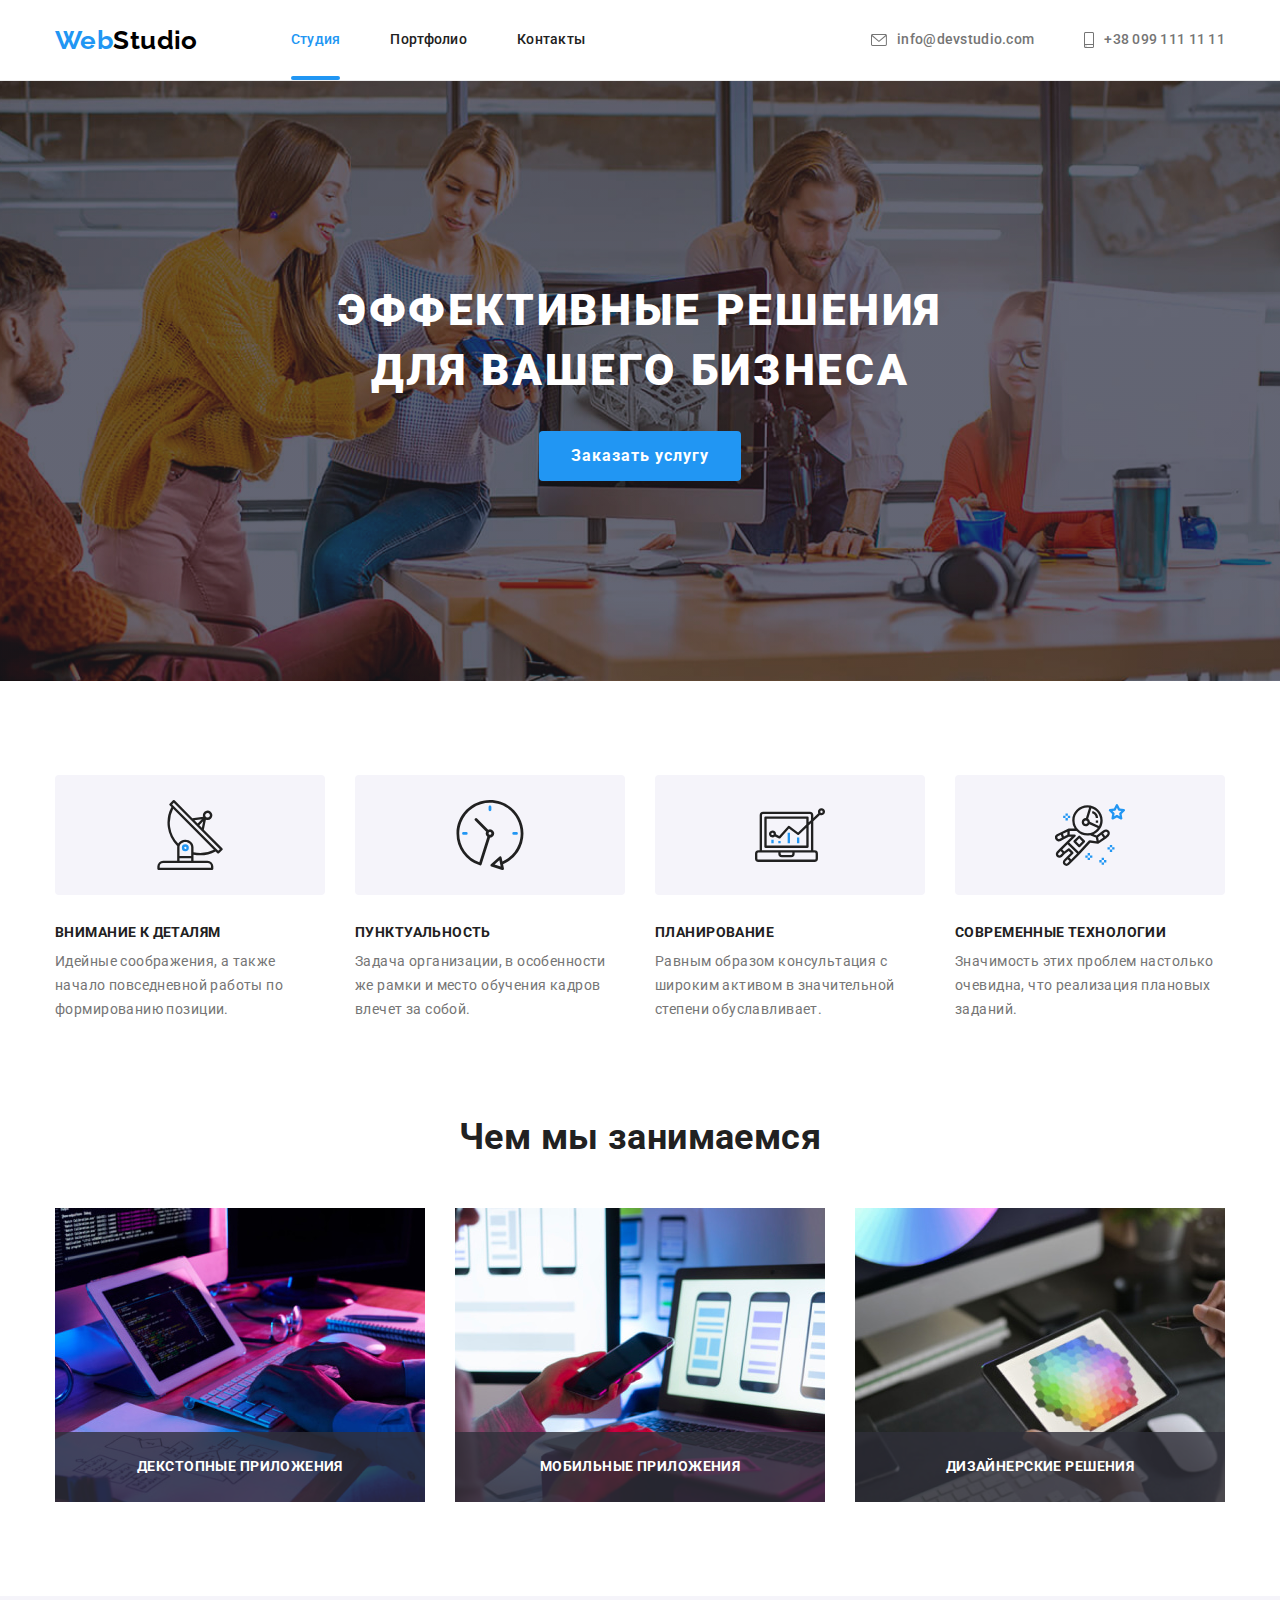
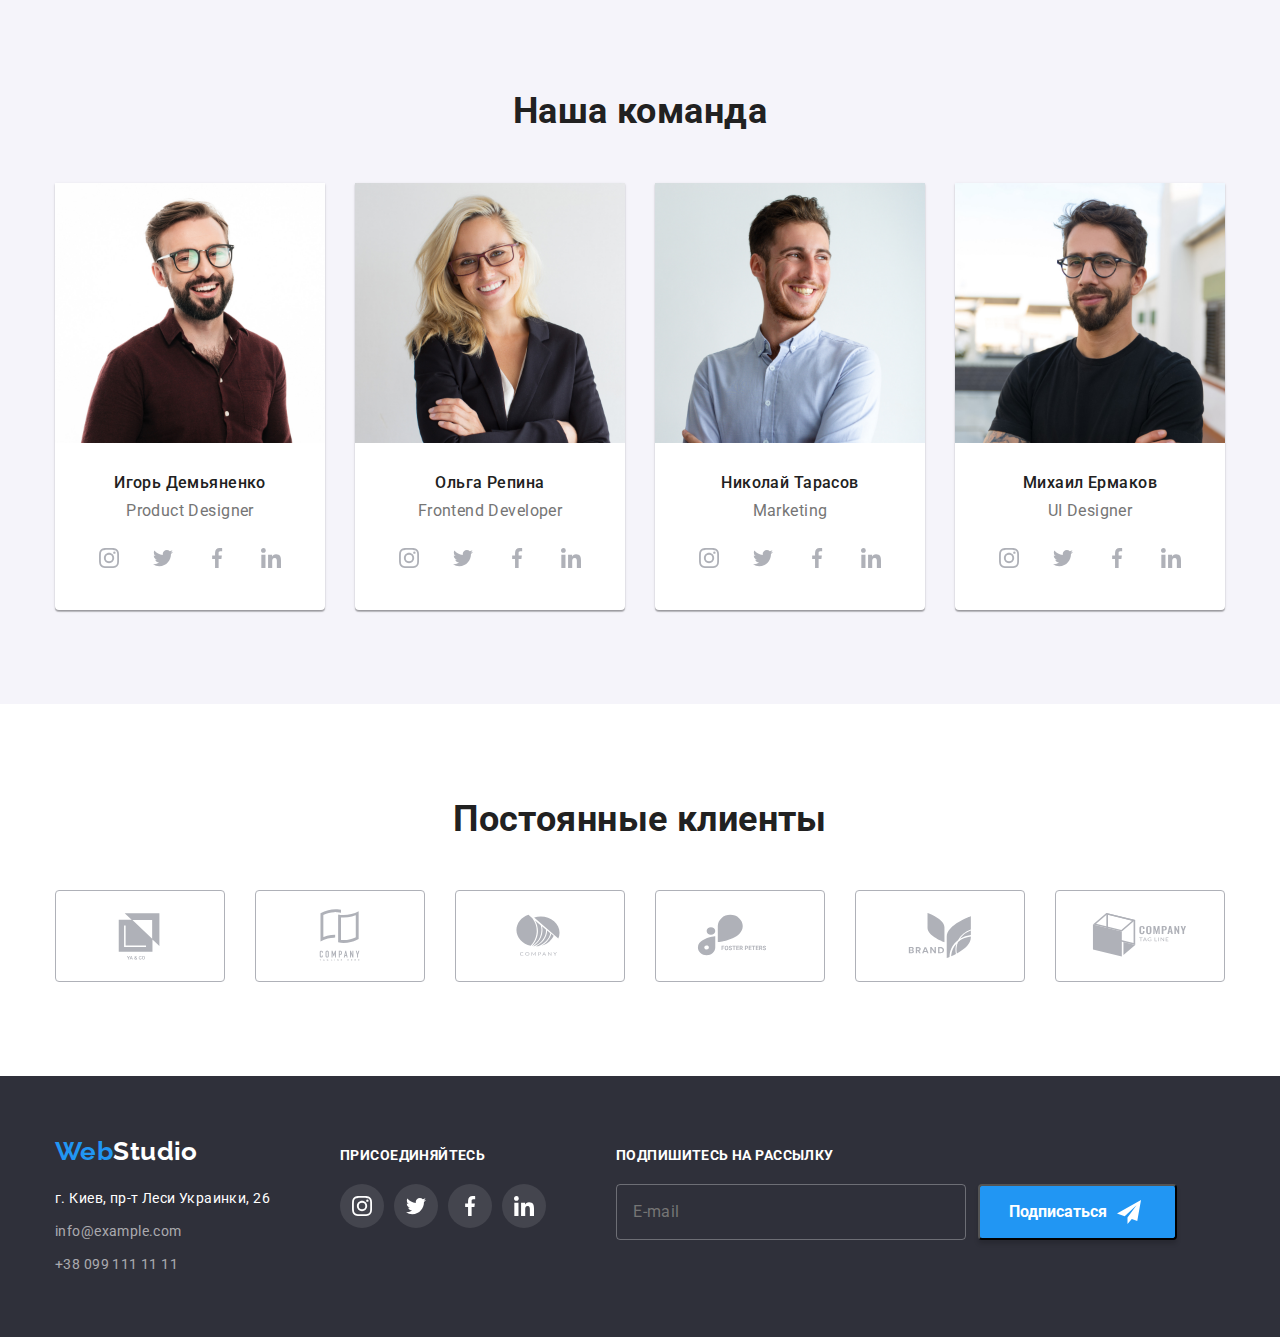
==== commit 7fbb1b9b: "Змінив розділ futuries(bem)" ====
--- a/index.html
+++ b/index.html
@@ -69,50 +69,50 @@
         <div class="container">
           <h2 class="visually-hidden">Особенности</h2>
           <ul class="futuries">
-            <li class="item">
-              <div class="futuries-icon">
+            <li class="futuries__item">
+              <div class="futuries__icon">
                 <svg class="fut-icon" width="70" height="70">
                   <use href="./images/icons.svg#antenna-1"></use>
                 </svg>
               </div>
-              <h3 class="futuries-title">ВНИМАНИЕ К ДЕТАЛЯМ</h3>
-              <p class="futuries-title-p">
+              <h3 class="futuries__title">ВНИМАНИЕ К ДЕТАЛЯМ</h3>
+              <p class="futuries__paragraph">
                 Идейные соображения, а также начало повседневной работы по
                 формированию позиции.
               </p>
             </li>
-            <li class="item">
-              <div class="futuries-icon">
+            <li class="futuries__item">
+              <div class="futuries__icon">
                 <svg class="fut-icon" width="70" height="70">
                   <use href="./images/icons.svg#clock-1"></use>
                 </svg>
               </div>
-              <h3 class="futuries-title">ПУНКТУАЛЬНОСТЬ</h3>
-              <p class="futuries-title-p">
+              <h3 class="futuries__title">ПУНКТУАЛЬНОСТЬ</h3>
+              <p class="futuries__paragraph">
                 Задача организации, в особенности же рамки и место обучения
                 кадров влечет за собой.
               </p>
             </li>
-            <li class="item">
-              <div class="futuries-icon">
+            <li class="futuries__item">
+              <div class="futuries__icon">
                 <svg class="fut-icon" width="70" height="70">
                   <use href="./images/icons.svg#diagram-1"></use>
                 </svg>
               </div>
-              <h3 class="futuries-title">ПЛАНИРОВАНИЕ</h3>
-              <p class="futuries-title-p">
+              <h3 class="futuries__title">ПЛАНИРОВАНИЕ</h3>
+              <p class="futuries__paragraph">
                 Равным образом консультация с широким активом в значительной
                 степени обуславливает.
               </p>
             </li>
-            <li class="item">
-              <div class="futuries-icon">
+            <li class="futuries__item">
+              <div class="futuries__icon">
                 <svg class="fut-icon" width="70" height="70">
                   <use href="./images/icons.svg#astronaut-1"></use>
                 </svg>
               </div>
-              <h3 class="futuries-title">СОВРЕМЕННЫЕ ТЕХНОЛОГИИ</h3>
-              <p class="futuries-title-p">
+              <h3 class="futuries__title">СОВРЕМЕННЫЕ ТЕХНОЛОГИИ</h3>
+              <p class="futuries__paragraph">
                 Значимость этих проблем настолько очевидна, что реализация
                 плановых заданий.
               </p>
--- a/css/main.min.css
+++ b/css/main.min.css
@@ -1,2 +1,2 @@
-body{position:relative;font-family:Roboto, sans-serif;font-style:400;font-size:14px;font-weight:400;letter-spacing:0.03em;background-color:#fff;color:#212121;-webkit-box-pack:center;-ms-flex-pack:center;justify-content:center}h1,h2,h3,h4,p{margin:0;padding:0}img{display:block;max-width:100%}ul{list-style:none;padding:0;margin:0}.link{text-decoration:none}.link:hover,.link:focus{color:#2196f3}.container{width:1200px;margin:0 auto;padding:0 15px}.visually-hidden{position:absolute;width:1px;height:1px;margin:-1px;border:0;padding:0;white-space:nowrap;-webkit-clip-path:inset(100%);clip-path:inset(100%);clip:rect(0 0 0 0);overflow:hidden}.logo{font-family:Raleway, sans-serif;font-style:400;font-weight:700;font-size:26px;line-height:1.19;text-decoration:none;color:#2196f3;display:-webkit-box;display:-ms-flexbox;display:flex;-webkit-box-align:center;-ms-flex-align:center;align-items:center}.logo-studio{color:#000}.header{border-bottom:1px solid #ececec}.header .container{display:-webkit-box;display:-ms-flexbox;display:flex;-webkit-box-align:center;-ms-flex-align:center;align-items:center}.nav{display:-webkit-box;display:-ms-flexbox;display:flex;-ms-flex-wrap:wrap;flex-wrap:wrap;-ms-flex-line-pack:center;align-content:center}.site-nav{font-weight:500;font-size:14px;line-height:1.14;letter-spacing:0.02em;-webkit-box-pack:center;-ms-flex-pack:center;justify-content:center;-webkit-box-align:center;-ms-flex-align:center;align-items:center;display:-webkit-box;display:-ms-flexbox;display:flex;margin-left:93px}.site-nav .link{display:block;position:relative;color:#212121;-webkit-transition:color 250ms cubic-bezier(0.4, 0, 0.2, 1);transition:color 250ms cubic-bezier(0.4, 0, 0.2, 1)}.site-nav .link:hover,.site-nav .link:focus{color:#2196f3}.site-nav .link.current{color:#2196f3}.site-nav .link.current::after{position:absolute;bottom:0;left:0;content:"";display:block;width:100%;height:4px;background-color:#2196f3;border-radius:2px}.nav-item{margin-right:50px}.nav-item>.link{display:block;padding:32px 0}.nav-item:last-child{margin-right:0}.adress-nav{font-weight:500;font-size:14px;line-height:1.14;letter-spacing:0.02em;margin-left:auto;display:-webkit-box;display:-ms-flexbox;display:flex}.adress-nav .link{display:-webkit-box;display:-ms-flexbox;display:flex;-webkit-box-align:center;-ms-flex-align:center;align-items:center;color:#757575;-webkit-transition:color 250ms cubic-bezier(0.4, 0, 0.2, 1);transition:color 250ms cubic-bezier(0.4, 0, 0.2, 1)}.adress-nav .link:hover,.adress-nav .link:focus{color:#2196f3}.adress-nav-list{margin-left:50px}.adress-nav-list:first-child{margin-left:0}.nav-icons{margin-right:10px;fill:currentColor}.hero{background-color:#2f303a;max-width:1600px;margin-left:auto;margin-right:auto;background-image:-webkit-gradient(linear, left top, right top, from(rgba(47,48,58,0.4)), to(rgba(47,48,58,0.4))),url("..//images/hero-bg.jpg");background-image:linear-gradient(to right, rgba(47,48,58,0.4), rgba(47,48,58,0.4)),url("..//images/hero-bg.jpg");background-repeat:no-repeat;background-position:center;background-size:cover;padding-top:200px;padding-bottom:200px}.hero-title{font-weight:900;font-size:44px;line-height:1.36;text-align:center;letter-spacing:0.06em;text-transform:uppercase;color:#fff;margin-bottom:30px}.hero-button{cursor:pointer;font-weight:700;font-size:16px;line-height:1.87;text-align:center;letter-spacing:0.06em;border:0;border-radius:4px;color:#fff;background-color:#2196f3;display:block;padding:10px 32px;margin-left:auto;margin-right:auto;-webkit-transition:color 250ms cubic-bezier(0.4, 0, 0.2, 1),background-color 250ms cubic-bezier(0.4, 0, 0.2, 1);transition:color 250ms cubic-bezier(0.4, 0, 0.2, 1),background-color 250ms cubic-bezier(0.4, 0, 0.2, 1)}.hero-button:hover,.hero-button:focus{color:#fff;background-color:#188ce8}.btn-icon:not(:last-child){margin-right:10px}.button-social{display:-webkit-box;display:-ms-flexbox;display:flex;-webkit-box-pack:center;-ms-flex-pack:center;justify-content:center;-webkit-box-align:center;-ms-flex-align:center;align-items:center;width:44px;height:44px;border-radius:50%;padding:0;color:#afb1b8;-webkit-transition:color 250ms cubic-bezier(0.4, 0, 0.2, 1),background-color 250ms cubic-bezier(0.4, 0, 0.2, 1);transition:color 250ms cubic-bezier(0.4, 0, 0.2, 1),background-color 250ms cubic-bezier(0.4, 0, 0.2, 1)}.button-social:hover,.button-social:focus{color:#fff;background-color:#2196f3}.button-sub{display:-webkit-box;display:-ms-flexbox;display:flex;margin-left:auto;margin-right:auto;padding:10px 55px;background:#2196f3;-webkit-box-shadow:0px 4px 4px rgba(0,0,0,0.15);box-shadow:0px 4px 4px rgba(0,0,0,0.15);border-radius:4px;font-weight:700;font-size:16px;line-height:1.87;color:#fff;-webkit-transition:color 250ms cubic-bezier(0.4, 0, 0.2, 1),background-color 250ms cubic-bezier(0.4, 0, 0.2, 1);transition:color 250ms cubic-bezier(0.4, 0, 0.2, 1),background-color 250ms cubic-bezier(0.4, 0, 0.2, 1)}.button{font-family:Roboto;font-style:400;font-weight:500;font-size:16px;line-height:1.63;text-align:center;letter-spacing:0.03em;background-color:#f5f4fa;border-radius:4px;border:#f5f4fa;padding:6px 22px;cursor:pointer}.section{padding:94px 0}.section-title{color:#212121;font-weight:700;font-size:36px;line-height:1.17;text-align:center;margin-bottom:50px}.futuries{display:-webkit-box;display:-ms-flexbox;display:flex}.futuries.section{padding-bottom:0}.futuries>.item{-ms-flex-preferred-size:calc(100% / 4);flex-basis:calc(100% / 4);margin-left:30px}.futuries-icon{display:-webkit-box;display:-ms-flexbox;display:flex;-webkit-box-pack:center;-ms-flex-pack:center;justify-content:center;-webkit-box-align:center;-ms-flex-align:center;align-items:center;background-color:#f5f4fa;width:270px;height:120px;border-radius:4px;margin-bottom:30px}.item:first-child{margin-left:0}.futuries-title{font-weight:700;font-size:14px;line-height:1.14;text-transform:uppercase;margin-bottom:10px}.futuries-title-p{font-size:14px;line-height:1.71;color:#757575}.study{display:-webkit-box;display:-ms-flexbox;display:flex;-ms-flex-wrap:wrap;flex-wrap:wrap}.study-item{margin-right:30px}.study-item:last-child{margin-right:0}.section.study{padding-top:0}.thumb{position:relative}.study-title{position:absolute;bottom:0;display:-webkit-box;display:-ms-flexbox;display:flex;-webkit-box-pack:center;-ms-flex-pack:center;justify-content:center;color:#fff;background-color:rgba(47,48,58,0.8);width:100%;padding:27px 0px;font-weight:700;font-size:14px;line-height:1.14}.team{display:-webkit-box;display:-ms-flexbox;display:flex;-ms-flex-wrap:wrap;flex-wrap:wrap;-ms-flex-preferred-size:calc(100% / 4 - 90px);flex-basis:calc(100% / 4 - 90px)}.section.team{background-color:#f5f4fa;margin-left:auto;margin-right:auto;-webkit-box-pack:center;-ms-flex-pack:center;justify-content:center}.team-list{text-align:center;width:270px;background-color:#fff;-webkit-box-shadow:0px 1px 3px rgba(0,0,0,0.12),0px 1px 1px rgba(0,0,0,0.14),0px 2px 1px rgba(0,0,0,0.2);box-shadow:0px 1px 3px rgba(0,0,0,0.12),0px 1px 1px rgba(0,0,0,0.14),0px 2px 1px rgba(0,0,0,0.2);border-radius:0px 0px 4px 4px;margin-left:30px}.team-list .team-title{font-weight:500;font-size:16px;line-height:1.19;-webkit-box-pack:center;-ms-flex-pack:center;justify-content:center;margin-bottom:10px}.team-list:first-child{margin-left:0}.team-disc{padding:30px 0}.team-descrip{font-size:16px;line-height:1.14;color:#757575;-webkit-box-pack:center;-ms-flex-pack:center;justify-content:center}.team-icons{display:-webkit-box;display:-ms-flexbox;display:flex;-webkit-box-pack:center;-ms-flex-pack:center;justify-content:center;list-style:none;cursor:pointer;margin-top:16px}.soc-icons{fill:currentColor}.clients{display:-webkit-box;display:-ms-flexbox;display:flex}.clients-list{width:170px;height:92px}.clients-list:not(:last-child){margin-right:30px}.clients-item{display:-webkit-box;display:-ms-flexbox;display:flex;-webkit-box-pack:center;-ms-flex-pack:center;justify-content:center;-webkit-box-align:center;-ms-flex-align:center;align-items:center;width:100%;height:100%;border:1px solid var(#afb1b8);border-radius:4px;color:var(#afb1b8);-webkit-transition:color var(250ms cubic-bezier(0.4, 0, 0.2, 1)),border var(250ms cubic-bezier(0.4, 0, 0.2, 1));transition:color var(250ms cubic-bezier(0.4, 0, 0.2, 1)),border var(250ms cubic-bezier(0.4, 0, 0.2, 1))}.clients-item:hover,.clients-item:focus{color:var(#2196f3);border:1px solid var(#2196f3)}.footer{background-color:#2f303a;padding:60px 0}.footer .container{display:-webkit-box;display:-ms-flexbox;display:flex;-webkit-box-align:baseline;-ms-flex-align:baseline;align-items:baseline}.footer .logo-studio{color:#fff}.footer-adress{line-height:1.71;font-style:normal;color:#fff;background-color:#2f303a;margin-top:20px;-webkit-box-align:baseline;-ms-flex-align:baseline;align-items:baseline}.footer-adress-item:last-child{margin-top:9px}.footer-adress .link{color:rgba(255,255,255,0.6);-webkit-transition:color 250ms cubic-bezier(0.4, 0, 0.2, 1);transition:color 250ms cubic-bezier(0.4, 0, 0.2, 1)}.footer-info{margin-top:9px}.footer-title{font-family:Roboto;font-style:normal;font-weight:700;font-size:14px;line-height:1.14;text-transform:uppercase;color:#fff}.foot-list{margin-left:70px}.foot-icons{display:-webkit-box;display:-ms-flexbox;display:flex;list-style:none;margin-top:20px;-webkit-box-pack:center;-ms-flex-pack:center;justify-content:center;-webkit-box-align:center;-ms-flex-align:center;align-items:center;cursor:pointer}.ftr-icon:not(:last-child){margin-right:10px}.footer-social{display:-webkit-box;display:-ms-flexbox;display:flex;-webkit-box-pack:center;-ms-flex-pack:center;justify-content:center;-webkit-box-align:center;-ms-flex-align:center;align-items:center;width:44px;height:44px;border-radius:50%;padding:0;color:#fff;background-color:rgba(255,255,255,0.1);-webkit-transition:color 250ms cubic-bezier(0.4, 0, 0.2, 1),background-color 250ms cubic-bezier(0.4, 0, 0.2, 1);transition:color 250ms cubic-bezier(0.4, 0, 0.2, 1),background-color 250ms cubic-bezier(0.4, 0, 0.2, 1)}.footer-social:hover,.footer-social:focus{color:#fff;background-color:#2196f3}.mail-podpis{display:-webkit-box;display:-ms-flexbox;display:flex;margin-top:20px;background-color:transparent}.input-podpis{width:350px;padding:15px 16px;font-style:normal;font-weight:400;font-size:16px;line-height:20px;letter-spacing:0.03em;color:rgba(255,255,255,0.6);border:1px solid rgba(255,255,255,0.3);-webkit-box-sizing:border-box;box-sizing:border-box;border-radius:4px;background-color:transparent}.modal-svg{fill:currentColor}.podpis{display:-webkit-box;display:-ms-flexbox;display:flex;-webkit-box-align:center;-ms-flex-align:center;align-items:center;text-align:center;color:#ffffff;margin-left:12px;background-color:#2196f3;-webkit-box-shadow:0px 4px 4px rgba(0,0,0,0.15);box-shadow:0px 4px 4px rgba(0,0,0,0.15);border-radius:4px;font-style:normal;font-weight:700;font-size:16px;line-height:1.87;padding-left:29px}.email-icons{margin:13px 28px 13px 10px;fill:currentColor}.backdrop{position:fixed;top:0;left:0;width:100vw;height:100vh;background-color:rgba(0,0,0,0.2);opacity:1;visibility:visible;pointer-events:initial;-webkit-transition:opacity 250ms cubic-bezier(0.4, 0, 0.2, 1),visibility 250ms cubic-bezier(0.4, 0, 0.2, 1);transition:opacity 250ms cubic-bezier(0.4, 0, 0.2, 1),visibility 250ms cubic-bezier(0.4, 0, 0.2, 1)}.backdrop.is-hidden{opacity:0;pointer-events:none;visibility:hidden}.modal{position:absolute;top:50%;left:50%;-webkit-transform:translate(-50%, -50%);transform:translate(-50%, -50%);width:528px;height:581px;padding:40px;background-color:#ffffff;-webkit-box-shadow:0px 1px 3px rgba(0,0,0,0.12),0px 1px 1px rgba(0,0,0,0.14),0px 2px 1px rgba(0,0,0,0.2);box-shadow:0px 1px 3px rgba(0,0,0,0.12),0px 1px 1px rgba(0,0,0,0.14),0px 2px 1px rgba(0,0,0,0.2);border-radius:4px;opacity:1}.close{position:absolute;top:8px;right:8px;height:33px;padding:0;margin:0;border-radius:50%;background-color:#ffffff;border:1px solid rgba(0,0,0,0.1);-webkit-transition:color 250ms cubic-bezier(0.4, 0, 0.2, 1);transition:color 250ms cubic-bezier(0.4, 0, 0.2, 1)}.close:focus-within,.close:hover{color:#2196f3}.form-title{font-style:normal;font-weight:700;font-size:20px;line-height:1.15;color:#212121}.form-label{display:block}.form-field{position:relative;width:100%;margin-top:10px}.form-input{margin-top:4px;border:1px solid rgba(33,33,33,0.2);border-radius:4px;width:100%;padding:12px 0px 12px 42px;outline:transparent;-webkit-transition:border 250ms cubic-bezier(0.4, 0, 0.2, 1);transition:border 250ms cubic-bezier(0.4, 0, 0.2, 1)}.form-input:focus-within{border:1px solid #2196f3}.form-input:focus-within+.form-icons{color:#2196f3}.form-icons{position:absolute;top:50%;left:12px;fill:currentColor}textarea{width:100%;height:120px;resize:none;margin-top:4px;border:1px solid rgba(33,33,33,0.2);border-radius:4px;padding:12px 16px;outline:transparent;-webkit-transition:border 250ms cubic-bezier(0.4, 0, 0.2, 1);transition:border 250ms cubic-bezier(0.4, 0, 0.2, 1)}textarea:focus-within{border:1px solid #2196f3}.checkbox{position:absolute;-webkit-appearance:none;-moz-appearance:none;appearance:none}.form-field.check{padding:12px 0px 12px 36px}.form-field.check .form-icons{border-radius:2px;border:1px solid black}.form-icons.check{position:absolute;top:50%;left:12px;fill:currentColor;-webkit-transform:translateY(-50%);transform:translateY(-50%)}.checkbox:checked+.form-icons{background-color:#2196f3;border:transparent}.project{font-weight:500;font-size:16px;line-height:1.62;margin:0 auto;display:-webkit-box;display:-ms-flexbox;display:flex;-webkit-box-pack:center;-ms-flex-pack:center;justify-content:center;margin-bottom:50px}.project .button{-webkit-transition:color 250ms cubic-bezier(0.4, 0, 0.2, 1),background-color 250ms cubic-bezier(0.4, 0, 0.2, 1),-webkit-box-shadow 250ms cubic-bezier(0.4, 0, 0.2, 1);transition:color 250ms cubic-bezier(0.4, 0, 0.2, 1),background-color 250ms cubic-bezier(0.4, 0, 0.2, 1),-webkit-box-shadow 250ms cubic-bezier(0.4, 0, 0.2, 1);transition:color 250ms cubic-bezier(0.4, 0, 0.2, 1),background-color 250ms cubic-bezier(0.4, 0, 0.2, 1),box-shadow 250ms cubic-bezier(0.4, 0, 0.2, 1);transition:color 250ms cubic-bezier(0.4, 0, 0.2, 1),background-color 250ms cubic-bezier(0.4, 0, 0.2, 1),box-shadow 250ms cubic-bezier(0.4, 0, 0.2, 1),-webkit-box-shadow 250ms cubic-bezier(0.4, 0, 0.2, 1)}.project .button:active{color:#fff;background-color:#2196f3}.project .button:hover,.project .button:focus{color:#fff;background-color:#2196f3;-webkit-box-shadow:0px 3px 1px rgba(0,0,0,0.1),0px 1px 2px rgba(0,0,0,0.08),0px 2px 2px rgba(0,0,0,0.12);box-shadow:0px 3px 1px rgba(0,0,0,0.1),0px 1px 2px rgba(0,0,0,0.08),0px 2px 2px rgba(0,0,0,0.12)}.btn:not(:last-child){margin-right:8px}.project-link{display:block;color:#212121;text-decoration:none;-webkit-transition:-webkit-box-shadow 250ms cubic-bezier(0.4, 0, 0.2, 1);transition:-webkit-box-shadow 250ms cubic-bezier(0.4, 0, 0.2, 1);transition:box-shadow 250ms cubic-bezier(0.4, 0, 0.2, 1);transition:box-shadow 250ms cubic-bezier(0.4, 0, 0.2, 1), -webkit-box-shadow 250ms cubic-bezier(0.4, 0, 0.2, 1)}.project-link:hover,.project-link:focus{-webkit-box-shadow:0px 1px 1px rgba(0,0,0,0.12),0px 4px 4px rgba(0,0,0,0.06),1px 4px 6px rgba(0,0,0,0.16);box-shadow:0px 1px 1px rgba(0,0,0,0.12),0px 4px 4px rgba(0,0,0,0.06),1px 4px 6px rgba(0,0,0,0.16)}.section-project{display:-webkit-box;display:-ms-flexbox;display:flex;-ms-flex-wrap:wrap;flex-wrap:wrap;margin-left:calc(-1 * $basic-margin);margin-top:calc(-1 * $basic-margin)}.card-info{padding:20px 24px;border-left:1px solid #eeeeee;border-right:1px solid #eeeeee;border-bottom:1px solid #eeeeee}.project-title{font-weight:700;font-size:18px;line-height:2;letter-spacing:0.06em;margin-bottom:4px}.project-descrip{font-size:16px;line-height:1.87;color:#757575}.project-item{-ms-flex-preferred-size:calc(100% / 3 - 30px);flex-basis:calc(100% / 3 - 30px);margin-left:30px;margin-top:30px}.project-thumb{position:relative;overflow:hidden}.project-overlay{position:absolute;width:100%;height:100%;background-color:#2196f3;-webkit-transform:translateY(0);transform:translateY(0);-webkit-transition:-webkit-transform 250ms cubic-bezier(0.4, 0, 0.2, 1);transition:-webkit-transform 250ms cubic-bezier(0.4, 0, 0.2, 1);transition:transform 250ms cubic-bezier(0.4, 0, 0.2, 1);transition:transform 250ms cubic-bezier(0.4, 0, 0.2, 1), -webkit-transform 250ms cubic-bezier(0.4, 0, 0.2, 1)}.card:hover .project-overlay{-webkit-transform:translateY(-100%);transform:translateY(-100%)}.overlay-info{color:#fff;font-size:18px;font-weight:400;line-height:1.55;letter-spacing:0.03em;padding:63px 24px}
+body{position:relative;font-family:Roboto, sans-serif;font-style:400;font-size:14px;font-weight:400;letter-spacing:0.03em;background-color:#fff;color:#212121;-webkit-box-pack:center;-ms-flex-pack:center;justify-content:center}h1,h2,h3,h4,p{margin:0;padding:0}img{display:block;max-width:100%}ul{list-style:none;padding:0;margin:0}.link{text-decoration:none}.link:hover,.link:focus{color:#2196f3}.container{width:1200px;margin:0 auto;padding:0 15px}.visually-hidden{position:absolute;width:1px;height:1px;margin:-1px;border:0;padding:0;white-space:nowrap;-webkit-clip-path:inset(100%);clip-path:inset(100%);clip:rect(0 0 0 0);overflow:hidden}.logo{font-family:Raleway, sans-serif;font-style:400;font-weight:700;font-size:26px;line-height:1.19;text-decoration:none;color:#2196f3;display:-webkit-box;display:-ms-flexbox;display:flex;-webkit-box-align:center;-ms-flex-align:center;align-items:center}.logo-studio{color:#000}.header{border-bottom:1px solid #ececec}.header .container{display:-webkit-box;display:-ms-flexbox;display:flex;-webkit-box-align:center;-ms-flex-align:center;align-items:center}.nav{display:-webkit-box;display:-ms-flexbox;display:flex;-ms-flex-wrap:wrap;flex-wrap:wrap;-ms-flex-line-pack:center;align-content:center}.site-nav{font-weight:500;font-size:14px;line-height:1.14;letter-spacing:0.02em;-webkit-box-pack:center;-ms-flex-pack:center;justify-content:center;-webkit-box-align:center;-ms-flex-align:center;align-items:center;display:-webkit-box;display:-ms-flexbox;display:flex;margin-left:93px}.site-nav .link{display:block;position:relative;color:#212121;-webkit-transition:color 250ms cubic-bezier(0.4, 0, 0.2, 1);transition:color 250ms cubic-bezier(0.4, 0, 0.2, 1)}.site-nav .link:hover,.site-nav .link:focus{color:#2196f3}.site-nav .link.current{color:#2196f3}.site-nav .link.current::after{position:absolute;bottom:0;left:0;content:"";display:block;width:100%;height:4px;background-color:#2196f3;border-radius:2px}.nav-item{margin-right:50px}.nav-item>.link{display:block;padding:32px 0}.nav-item:last-child{margin-right:0}.adress-nav{font-weight:500;font-size:14px;line-height:1.14;letter-spacing:0.02em;margin-left:auto;display:-webkit-box;display:-ms-flexbox;display:flex}.adress-nav .link{display:-webkit-box;display:-ms-flexbox;display:flex;-webkit-box-align:center;-ms-flex-align:center;align-items:center;color:#757575;-webkit-transition:color 250ms cubic-bezier(0.4, 0, 0.2, 1);transition:color 250ms cubic-bezier(0.4, 0, 0.2, 1)}.adress-nav .link:hover,.adress-nav .link:focus{color:#2196f3}.adress-nav-list{margin-left:50px}.adress-nav-list:first-child{margin-left:0}.nav-icons{margin-right:10px;fill:currentColor}.hero{background-color:#2f303a;max-width:1600px;margin-left:auto;margin-right:auto;background-image:-webkit-gradient(linear, left top, right top, from(rgba(47,48,58,0.4)), to(rgba(47,48,58,0.4))),url("..//images/hero-bg.jpg");background-image:linear-gradient(to right, rgba(47,48,58,0.4), rgba(47,48,58,0.4)),url("..//images/hero-bg.jpg");background-repeat:no-repeat;background-position:center;background-size:cover;padding-top:200px;padding-bottom:200px}.hero-title{font-weight:900;font-size:44px;line-height:1.36;text-align:center;letter-spacing:0.06em;text-transform:uppercase;color:#fff;margin-bottom:30px}.hero-button{cursor:pointer;font-weight:700;font-size:16px;line-height:1.87;text-align:center;letter-spacing:0.06em;border:0;border-radius:4px;color:#fff;background-color:#2196f3;display:block;padding:10px 32px;margin-left:auto;margin-right:auto;-webkit-transition:color 250ms cubic-bezier(0.4, 0, 0.2, 1),background-color 250ms cubic-bezier(0.4, 0, 0.2, 1);transition:color 250ms cubic-bezier(0.4, 0, 0.2, 1),background-color 250ms cubic-bezier(0.4, 0, 0.2, 1)}.hero-button:hover,.hero-button:focus{color:#fff;background-color:#188ce8}.btn-icon:not(:last-child){margin-right:10px}.button-social{display:-webkit-box;display:-ms-flexbox;display:flex;-webkit-box-pack:center;-ms-flex-pack:center;justify-content:center;-webkit-box-align:center;-ms-flex-align:center;align-items:center;width:44px;height:44px;border-radius:50%;padding:0;color:#afb1b8;-webkit-transition:color 250ms cubic-bezier(0.4, 0, 0.2, 1),background-color 250ms cubic-bezier(0.4, 0, 0.2, 1);transition:color 250ms cubic-bezier(0.4, 0, 0.2, 1),background-color 250ms cubic-bezier(0.4, 0, 0.2, 1)}.button-social:hover,.button-social:focus{color:#fff;background-color:#2196f3}.button-sub{display:-webkit-box;display:-ms-flexbox;display:flex;margin-left:auto;margin-right:auto;padding:10px 55px;background:#2196f3;-webkit-box-shadow:0px 4px 4px rgba(0,0,0,0.15);box-shadow:0px 4px 4px rgba(0,0,0,0.15);border-radius:4px;font-weight:700;font-size:16px;line-height:1.87;color:#fff;-webkit-transition:color 250ms cubic-bezier(0.4, 0, 0.2, 1),background-color 250ms cubic-bezier(0.4, 0, 0.2, 1);transition:color 250ms cubic-bezier(0.4, 0, 0.2, 1),background-color 250ms cubic-bezier(0.4, 0, 0.2, 1)}.button{font-family:Roboto;font-style:400;font-weight:500;font-size:16px;line-height:1.63;text-align:center;letter-spacing:0.03em;background-color:#f5f4fa;border-radius:4px;border:#f5f4fa;padding:6px 22px;cursor:pointer}.section{padding:94px 0}.section-title{color:#212121;font-weight:700;font-size:36px;line-height:1.17;text-align:center;margin-bottom:50px}.futuries{display:-webkit-box;display:-ms-flexbox;display:flex}.futuries.section{padding-bottom:0}.futuries>.futuries__item{-ms-flex-preferred-size:calc(100% / 4);flex-basis:calc(100% / 4);margin-left:30px}.futuries__icon{display:-webkit-box;display:-ms-flexbox;display:flex;-webkit-box-pack:center;-ms-flex-pack:center;justify-content:center;-webkit-box-align:center;-ms-flex-align:center;align-items:center;background-color:#f5f4fa;width:270px;height:120px;border-radius:4px;margin-bottom:30px}.futuries__item:first-child{margin-left:0}.futuries__title{font-weight:700;font-size:14px;line-height:1.14;text-transform:uppercase;margin-bottom:10px}.futuries__paragraph{font-size:14px;line-height:1.71;color:#757575}.study{display:-webkit-box;display:-ms-flexbox;display:flex;-ms-flex-wrap:wrap;flex-wrap:wrap}.study-item{margin-right:30px}.study-item:last-child{margin-right:0}.section.study{padding-top:0}.thumb{position:relative}.study-title{position:absolute;bottom:0;display:-webkit-box;display:-ms-flexbox;display:flex;-webkit-box-pack:center;-ms-flex-pack:center;justify-content:center;color:#fff;background-color:rgba(47,48,58,0.8);width:100%;padding:27px 0px;font-weight:700;font-size:14px;line-height:1.14}.team{display:-webkit-box;display:-ms-flexbox;display:flex;-ms-flex-wrap:wrap;flex-wrap:wrap;-ms-flex-preferred-size:calc(100% / 4 - 90px);flex-basis:calc(100% / 4 - 90px)}.section.team{background-color:#f5f4fa;margin-left:auto;margin-right:auto;-webkit-box-pack:center;-ms-flex-pack:center;justify-content:center}.team-list{text-align:center;width:270px;background-color:#fff;-webkit-box-shadow:0px 1px 3px rgba(0,0,0,0.12),0px 1px 1px rgba(0,0,0,0.14),0px 2px 1px rgba(0,0,0,0.2);box-shadow:0px 1px 3px rgba(0,0,0,0.12),0px 1px 1px rgba(0,0,0,0.14),0px 2px 1px rgba(0,0,0,0.2);border-radius:0px 0px 4px 4px;margin-left:30px}.team-list .team-title{font-weight:500;font-size:16px;line-height:1.19;-webkit-box-pack:center;-ms-flex-pack:center;justify-content:center;margin-bottom:10px}.team-list:first-child{margin-left:0}.team-disc{padding:30px 0}.team-descrip{font-size:16px;line-height:1.14;color:#757575;-webkit-box-pack:center;-ms-flex-pack:center;justify-content:center}.team-icons{display:-webkit-box;display:-ms-flexbox;display:flex;-webkit-box-pack:center;-ms-flex-pack:center;justify-content:center;list-style:none;cursor:pointer;margin-top:16px}.soc-icons{fill:currentColor}.clients{display:-webkit-box;display:-ms-flexbox;display:flex}.clients-list{width:170px;height:92px}.clients-list:not(:last-child){margin-right:30px}.clients-item{display:-webkit-box;display:-ms-flexbox;display:flex;-webkit-box-pack:center;-ms-flex-pack:center;justify-content:center;-webkit-box-align:center;-ms-flex-align:center;align-items:center;width:100%;height:100%;border:1px solid #afb1b8;border-radius:4px;color:#afb1b8;-webkit-transition:color 250ms cubic-bezier(0.4, 0, 0.2, 1),border 250ms cubic-bezier(0.4, 0, 0.2, 1);transition:color 250ms cubic-bezier(0.4, 0, 0.2, 1),border 250ms cubic-bezier(0.4, 0, 0.2, 1)}.clients-item:hover,.clients-item:focus{color:#2196f3;border:1px solid #2196f3}.footer{background-color:#2f303a;padding:60px 0}.footer .container{display:-webkit-box;display:-ms-flexbox;display:flex;-webkit-box-align:baseline;-ms-flex-align:baseline;align-items:baseline}.footer .logo-studio{color:#fff}.footer-adress{line-height:1.71;font-style:normal;color:#fff;background-color:#2f303a;margin-top:20px;-webkit-box-align:baseline;-ms-flex-align:baseline;align-items:baseline}.footer-adress-item:last-child{margin-top:9px}.footer-adress .link{color:rgba(255,255,255,0.6);-webkit-transition:color 250ms cubic-bezier(0.4, 0, 0.2, 1);transition:color 250ms cubic-bezier(0.4, 0, 0.2, 1)}.footer-info{margin-top:9px}.footer-title{font-family:Roboto;font-style:normal;font-weight:700;font-size:14px;line-height:1.14;text-transform:uppercase;color:#fff}.foot-list{margin-left:70px}.foot-icons{display:-webkit-box;display:-ms-flexbox;display:flex;list-style:none;margin-top:20px;-webkit-box-pack:center;-ms-flex-pack:center;justify-content:center;-webkit-box-align:center;-ms-flex-align:center;align-items:center;cursor:pointer}.ftr-icon:not(:last-child){margin-right:10px}.footer-social{display:-webkit-box;display:-ms-flexbox;display:flex;-webkit-box-pack:center;-ms-flex-pack:center;justify-content:center;-webkit-box-align:center;-ms-flex-align:center;align-items:center;width:44px;height:44px;border-radius:50%;padding:0;color:#fff;background-color:rgba(255,255,255,0.1);-webkit-transition:color 250ms cubic-bezier(0.4, 0, 0.2, 1),background-color 250ms cubic-bezier(0.4, 0, 0.2, 1);transition:color 250ms cubic-bezier(0.4, 0, 0.2, 1),background-color 250ms cubic-bezier(0.4, 0, 0.2, 1)}.footer-social:hover,.footer-social:focus{color:#fff;background-color:#2196f3}.mail-podpis{display:-webkit-box;display:-ms-flexbox;display:flex;margin-top:20px;background-color:transparent}.input-podpis{width:350px;padding:15px 16px;font-style:normal;font-weight:400;font-size:16px;line-height:20px;letter-spacing:0.03em;color:rgba(255,255,255,0.6);border:1px solid rgba(255,255,255,0.3);-webkit-box-sizing:border-box;box-sizing:border-box;border-radius:4px;background-color:transparent}.modal-svg{fill:currentColor}.podpis{display:-webkit-box;display:-ms-flexbox;display:flex;-webkit-box-align:center;-ms-flex-align:center;align-items:center;text-align:center;color:#ffffff;margin-left:12px;background-color:#2196f3;-webkit-box-shadow:0px 4px 4px rgba(0,0,0,0.15);box-shadow:0px 4px 4px rgba(0,0,0,0.15);border-radius:4px;font-style:normal;font-weight:700;font-size:16px;line-height:1.87;padding-left:29px}.email-icons{margin:13px 28px 13px 10px;fill:currentColor}.backdrop{position:fixed;top:0;left:0;width:100vw;height:100vh;background-color:rgba(0,0,0,0.2);opacity:1;visibility:visible;pointer-events:initial;-webkit-transition:opacity 250ms cubic-bezier(0.4, 0, 0.2, 1),visibility 250ms cubic-bezier(0.4, 0, 0.2, 1);transition:opacity 250ms cubic-bezier(0.4, 0, 0.2, 1),visibility 250ms cubic-bezier(0.4, 0, 0.2, 1)}.backdrop.is-hidden{opacity:0;pointer-events:none;visibility:hidden}.modal{position:absolute;top:50%;left:50%;-webkit-transform:translate(-50%, -50%);transform:translate(-50%, -50%);width:528px;height:581px;padding:40px;background-color:#ffffff;-webkit-box-shadow:0px 1px 3px rgba(0,0,0,0.12),0px 1px 1px rgba(0,0,0,0.14),0px 2px 1px rgba(0,0,0,0.2);box-shadow:0px 1px 3px rgba(0,0,0,0.12),0px 1px 1px rgba(0,0,0,0.14),0px 2px 1px rgba(0,0,0,0.2);border-radius:4px;opacity:1}.close{position:absolute;top:8px;right:8px;height:33px;padding:0;margin:0;border-radius:50%;background-color:#ffffff;border:1px solid rgba(0,0,0,0.1);-webkit-transition:color 250ms cubic-bezier(0.4, 0, 0.2, 1);transition:color 250ms cubic-bezier(0.4, 0, 0.2, 1)}.close:focus-within,.close:hover{color:#2196f3}.form-title{font-style:normal;font-weight:700;font-size:20px;line-height:1.15;color:#212121}.form-label{display:block}.form-field{position:relative;width:100%;margin-top:10px}.form-input{margin-top:4px;border:1px solid rgba(33,33,33,0.2);border-radius:4px;width:100%;padding:12px 0px 12px 42px;outline:transparent;-webkit-transition:border 250ms cubic-bezier(0.4, 0, 0.2, 1);transition:border 250ms cubic-bezier(0.4, 0, 0.2, 1)}.form-input:focus-within{border:1px solid #2196f3}.form-input:focus-within+.form-icons{color:#2196f3}.form-icons{position:absolute;top:50%;left:12px;fill:currentColor}textarea{width:100%;height:120px;resize:none;margin-top:4px;border:1px solid rgba(33,33,33,0.2);border-radius:4px;padding:12px 16px;outline:transparent;-webkit-transition:border 250ms cubic-bezier(0.4, 0, 0.2, 1);transition:border 250ms cubic-bezier(0.4, 0, 0.2, 1)}textarea:focus-within{border:1px solid #2196f3}.checkbox{position:absolute;-webkit-appearance:none;-moz-appearance:none;appearance:none}.form-field.check{padding:12px 0px 12px 36px}.form-field.check .form-icons{border-radius:2px;border:1px solid black}.form-icons.check{position:absolute;top:50%;left:12px;fill:currentColor;-webkit-transform:translateY(-50%);transform:translateY(-50%)}.checkbox:checked+.form-icons{background-color:#2196f3;border:transparent}.project{font-weight:500;font-size:16px;line-height:1.62;margin:0 auto;display:-webkit-box;display:-ms-flexbox;display:flex;-webkit-box-pack:center;-ms-flex-pack:center;justify-content:center;margin-bottom:50px}.project .button{-webkit-transition:color 250ms cubic-bezier(0.4, 0, 0.2, 1),background-color 250ms cubic-bezier(0.4, 0, 0.2, 1),-webkit-box-shadow 250ms cubic-bezier(0.4, 0, 0.2, 1);transition:color 250ms cubic-bezier(0.4, 0, 0.2, 1),background-color 250ms cubic-bezier(0.4, 0, 0.2, 1),-webkit-box-shadow 250ms cubic-bezier(0.4, 0, 0.2, 1);transition:color 250ms cubic-bezier(0.4, 0, 0.2, 1),background-color 250ms cubic-bezier(0.4, 0, 0.2, 1),box-shadow 250ms cubic-bezier(0.4, 0, 0.2, 1);transition:color 250ms cubic-bezier(0.4, 0, 0.2, 1),background-color 250ms cubic-bezier(0.4, 0, 0.2, 1),box-shadow 250ms cubic-bezier(0.4, 0, 0.2, 1),-webkit-box-shadow 250ms cubic-bezier(0.4, 0, 0.2, 1)}.project .button:active{color:#fff;background-color:#2196f3}.project .button:hover,.project .button:focus{color:#fff;background-color:#2196f3;-webkit-box-shadow:0px 3px 1px rgba(0,0,0,0.1),0px 1px 2px rgba(0,0,0,0.08),0px 2px 2px rgba(0,0,0,0.12);box-shadow:0px 3px 1px rgba(0,0,0,0.1),0px 1px 2px rgba(0,0,0,0.08),0px 2px 2px rgba(0,0,0,0.12)}.btn:not(:last-child){margin-right:8px}.project-link{display:block;color:#212121;text-decoration:none;-webkit-transition:-webkit-box-shadow 250ms cubic-bezier(0.4, 0, 0.2, 1);transition:-webkit-box-shadow 250ms cubic-bezier(0.4, 0, 0.2, 1);transition:box-shadow 250ms cubic-bezier(0.4, 0, 0.2, 1);transition:box-shadow 250ms cubic-bezier(0.4, 0, 0.2, 1), -webkit-box-shadow 250ms cubic-bezier(0.4, 0, 0.2, 1)}.project-link:hover,.project-link:focus{-webkit-box-shadow:0px 1px 1px rgba(0,0,0,0.12),0px 4px 4px rgba(0,0,0,0.06),1px 4px 6px rgba(0,0,0,0.16);box-shadow:0px 1px 1px rgba(0,0,0,0.12),0px 4px 4px rgba(0,0,0,0.06),1px 4px 6px rgba(0,0,0,0.16)}.section-project{display:-webkit-box;display:-ms-flexbox;display:flex;-ms-flex-wrap:wrap;flex-wrap:wrap;margin-left:calc(-1 * 30px);margin-top:calc(-1 * 30px)}.card-info{padding:20px 24px;border-left:1px solid #eeeeee;border-right:1px solid #eeeeee;border-bottom:1px solid #eeeeee}.project-title{font-weight:700;font-size:18px;line-height:2;letter-spacing:0.06em;margin-bottom:4px}.project-descrip{font-size:16px;line-height:1.87;color:#757575}.project-item{-ms-flex-preferred-size:calc(100% / 3 - 30px);flex-basis:calc(100% / 3 - 30px);margin-left:30px;margin-top:30px}.project-thumb{position:relative;overflow:hidden}.project-overlay{position:absolute;width:100%;height:100%;background-color:#2196f3;-webkit-transform:translateY(0);transform:translateY(0);-webkit-transition:-webkit-transform 250ms cubic-bezier(0.4, 0, 0.2, 1);transition:-webkit-transform 250ms cubic-bezier(0.4, 0, 0.2, 1);transition:transform 250ms cubic-bezier(0.4, 0, 0.2, 1);transition:transform 250ms cubic-bezier(0.4, 0, 0.2, 1), -webkit-transform 250ms cubic-bezier(0.4, 0, 0.2, 1)}.card:hover .project-overlay{-webkit-transform:translateY(-100%);transform:translateY(-100%)}.overlay-info{color:#fff;font-size:18px;font-weight:400;line-height:1.55;letter-spacing:0.03em;padding:63px 24px}
 /*# sourceMappingURL=main.min.css.map */